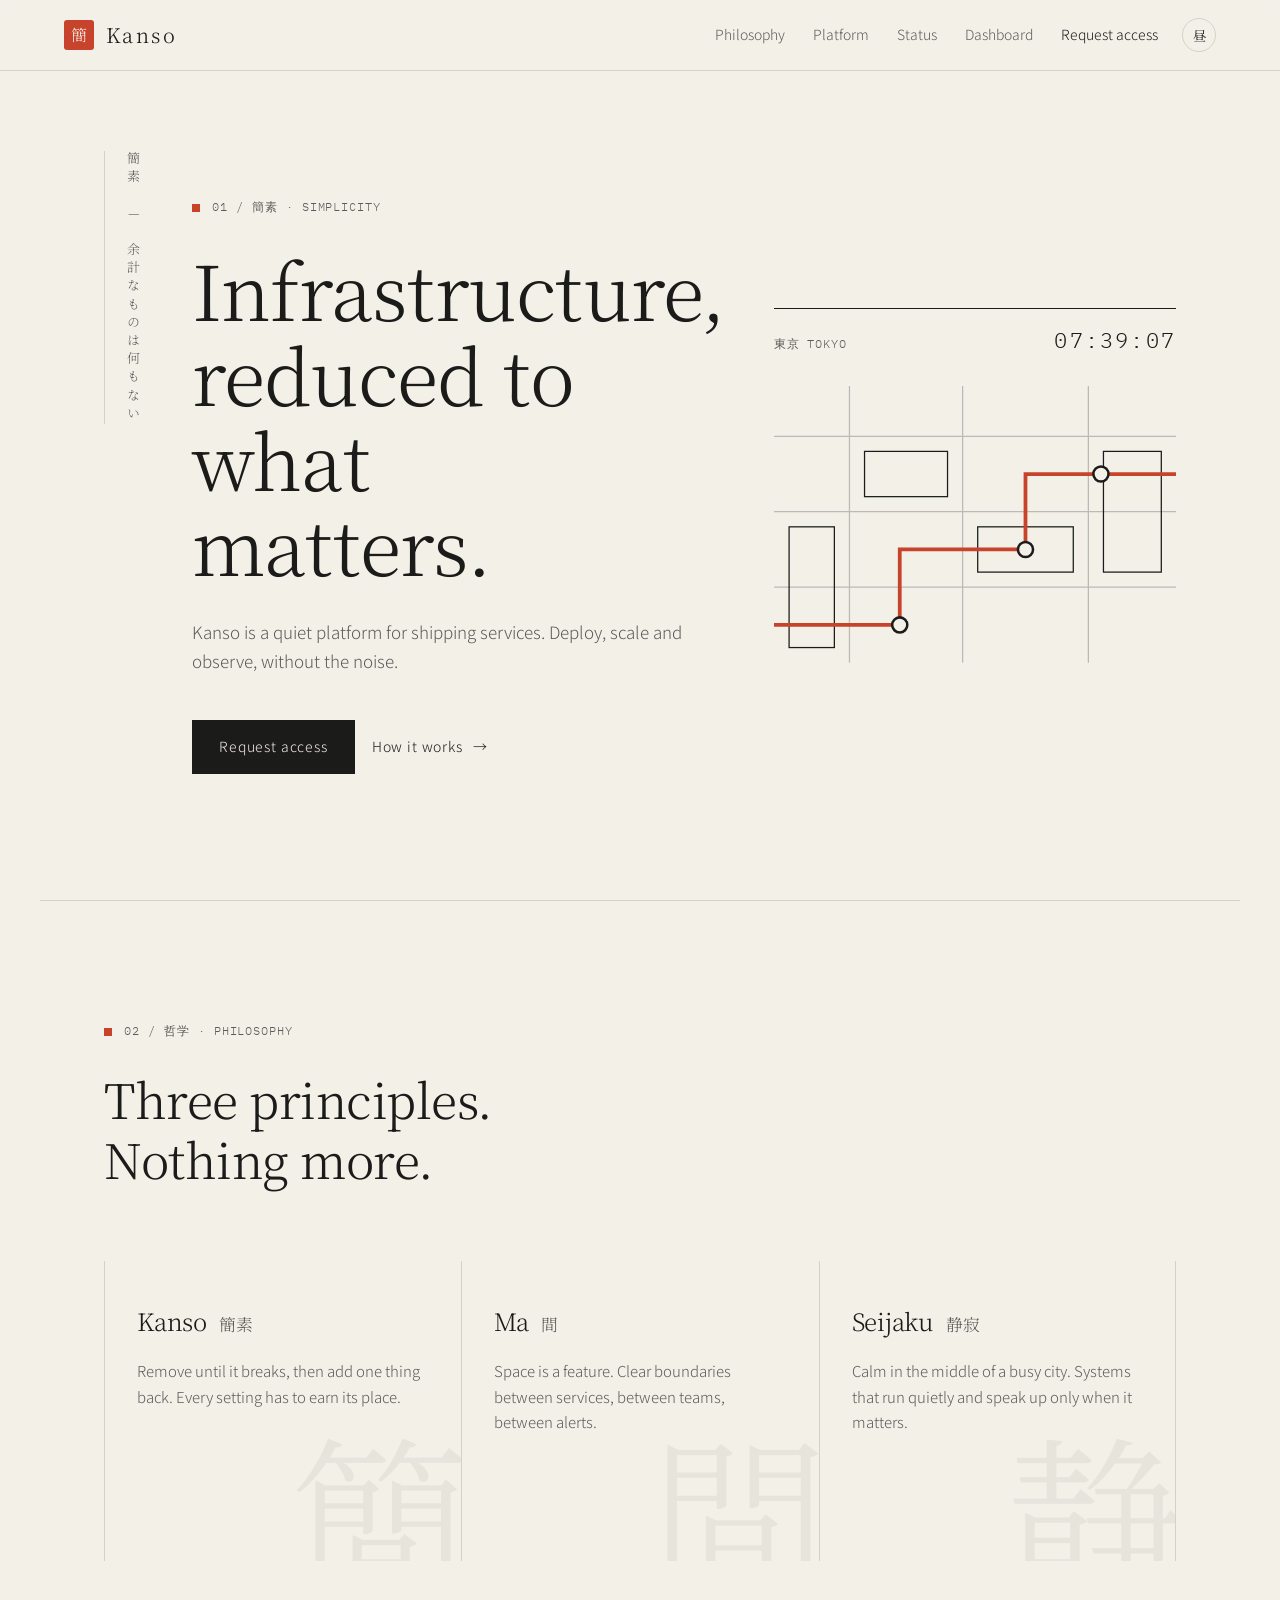
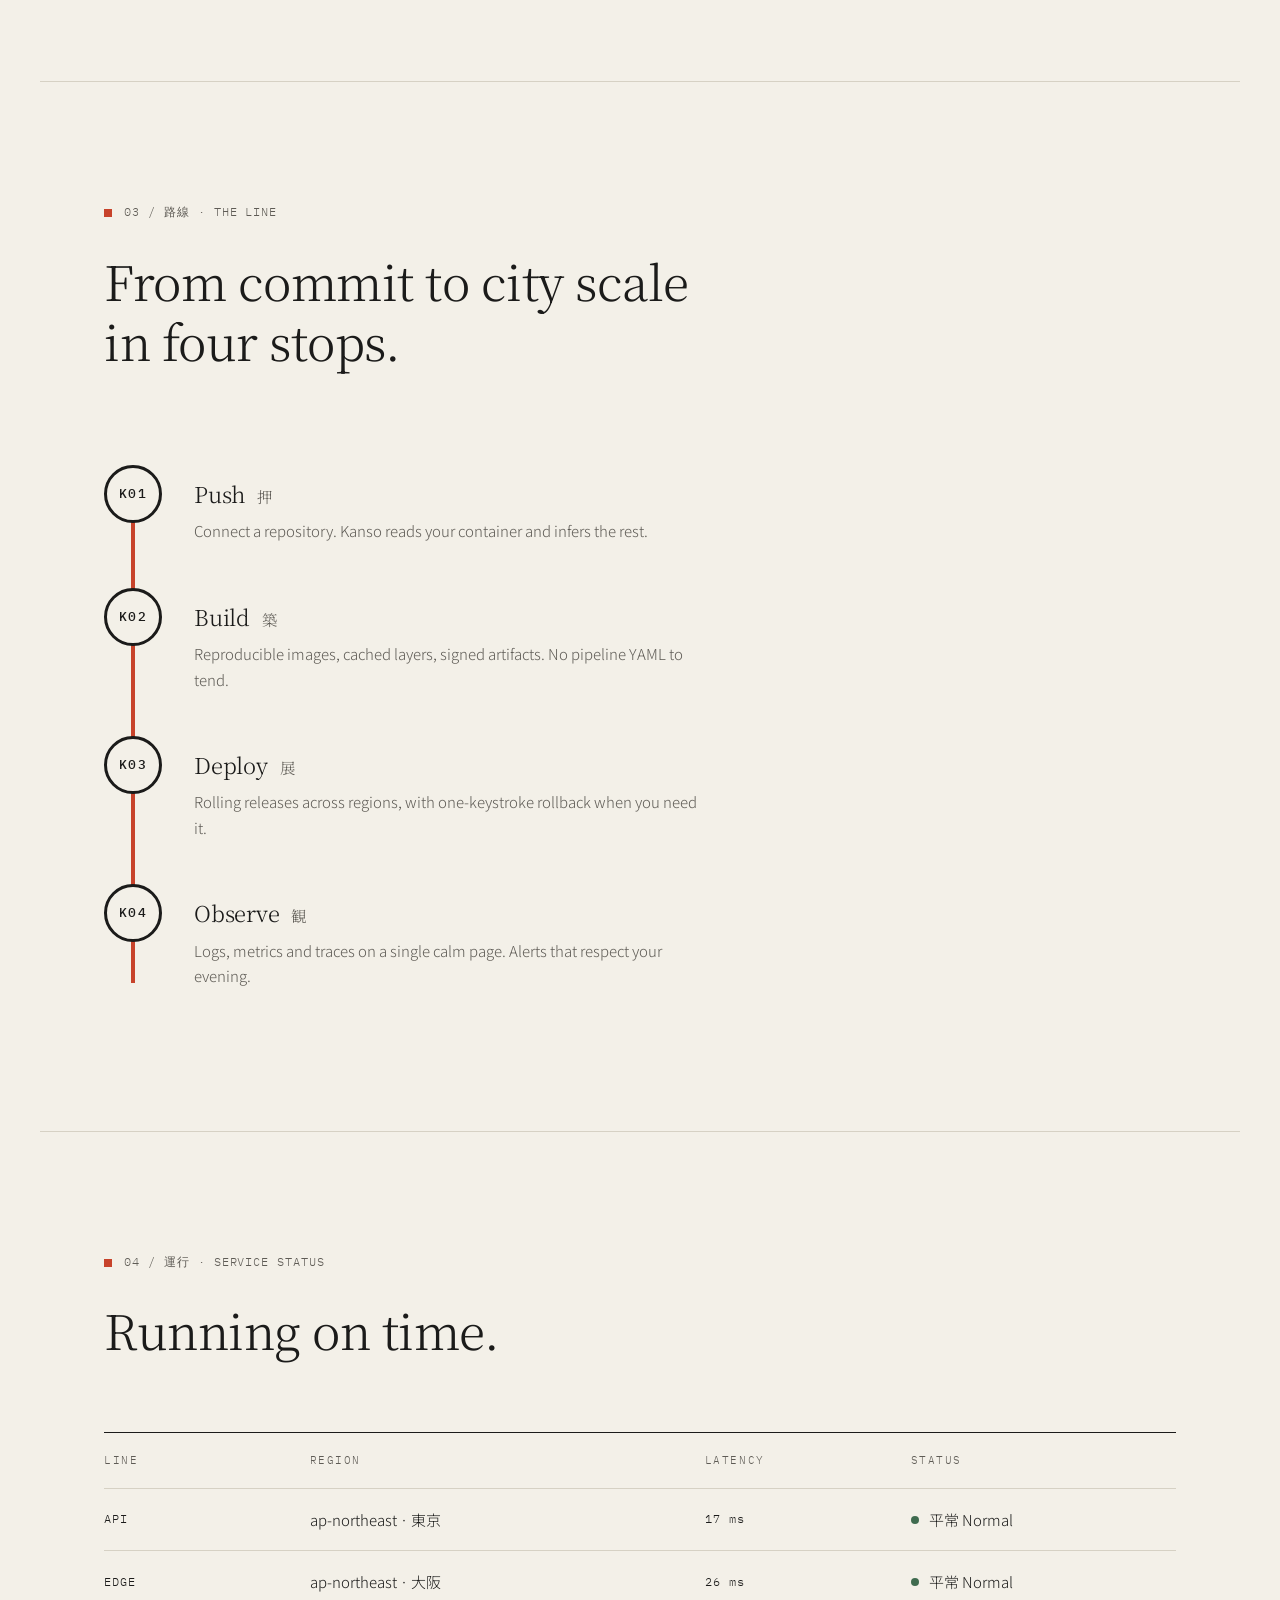
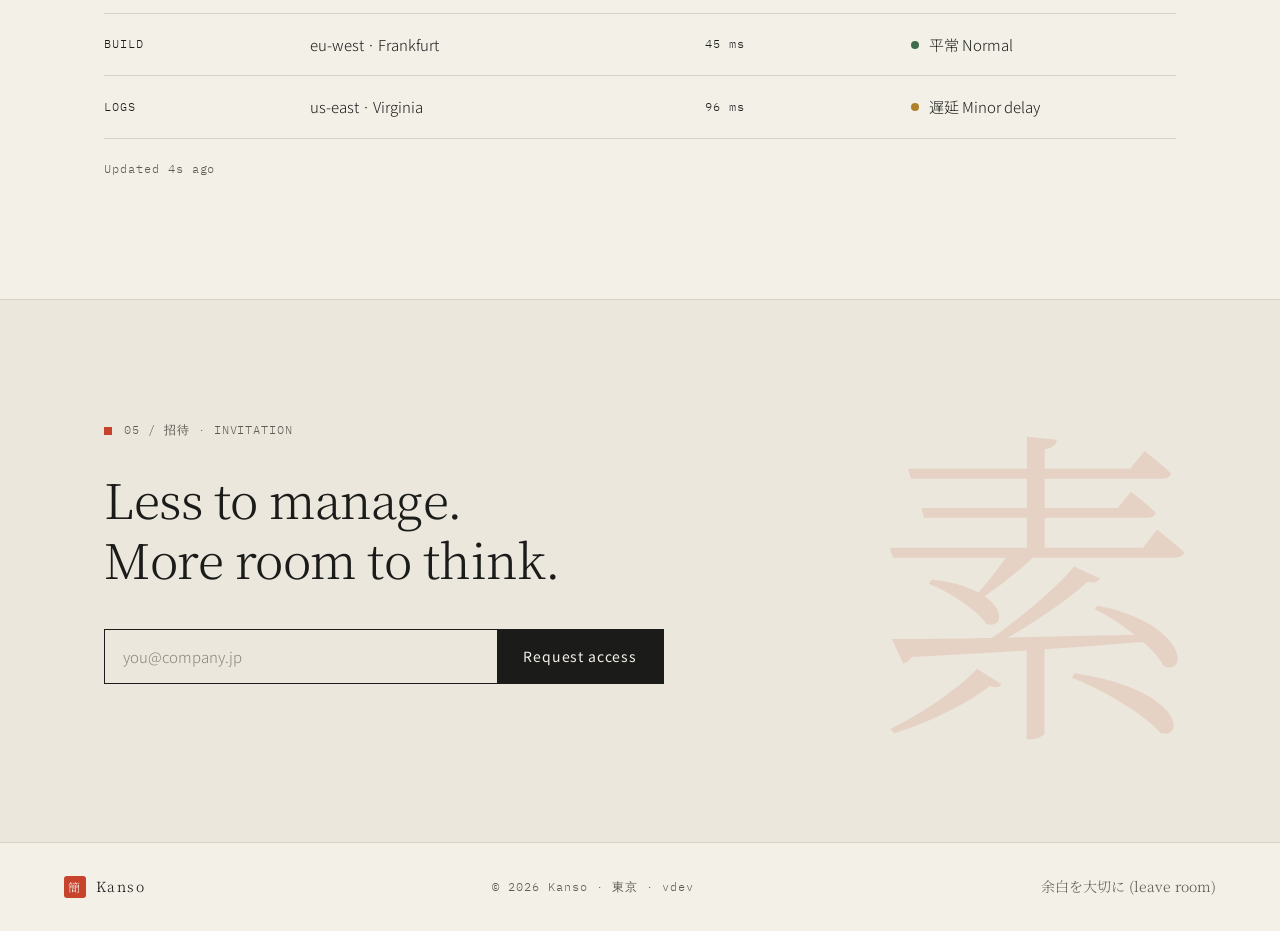
==== index.html @ 7495c72b "init" ====
<!doctype html>
<html lang="en">
<head>
  <meta charset="utf-8">
  <meta name="viewport" content="width=device-width, initial-scale=1">
  <title>Kanso — Infrastructure, reduced</title>
  <meta name="description" content="Kanso is a quiet platform for shipping services. Nothing extra, nothing missing.">
  <link rel="preconnect" href="https://fonts.googleapis.com">
  <link rel="preconnect" href="https://fonts.gstatic.com" crossorigin>
  <link href="https://fonts.googleapis.com/css2?family=Noto+Serif+JP:wght@300;500&family=Noto+Sans+JP:wght@300;400;500&family=IBM+Plex+Mono:wght@400&display=swap" rel="stylesheet">
  <link rel="stylesheet" href="styles.css">
</head>
<body>
  <header class="nav">
    <a class="brand" href="#top" aria-label="Kanso home">
      <span class="hanko" aria-hidden="true">簡</span>
      <span class="brand-name">Kanso</span>
    </a>
    <nav aria-label="Primary">
      <ul class="nav-links">
        <li><a href="#philosophy">Philosophy</a></li>
        <li><a href="#platform">Platform</a></li>
        <li><a href="#status">Status</a></li>
        <li><a href="/dashboard">Dashboard</a></li>
        <li><a href="#join" class="nav-cta">Request access</a></li>
      </ul>
    </nav>
    <button class="theme-toggle" type="button" aria-label="Toggle night mode">
      <span class="theme-day">昼</span><span class="theme-night">夜</span>
    </button>
  </header>

  <main id="top">
    <!-- Hero -->
    <section class="hero">
      <p class="vertical hero-vertical" aria-hidden="true">簡素 — 余計なものは何もない</p>
      <div class="hero-body">
        <p class="eyebrow mono">01 / 簡素 · simplicity</p>
        <h1>Infrastructure,<br>reduced to what<br>matters.</h1>
        <p class="lede">Kanso is a quiet platform for shipping services. Deploy, scale and observe, without the noise.</p>
        <div class="hero-actions">
          <a href="#join" class="btn btn-primary">Request access</a>
          <a href="#platform" class="btn btn-ghost">How it works <span aria-hidden="true">→</span></a>
        </div>
      </div>
      <aside class="hero-meta" aria-label="Tokyo time">
        <div class="clock">
          <span class="mono clock-label">東京 TOKYO</span>
          <span class="clock-time mono" id="clock">--:--:--</span>
        </div>
        <svg class="city" viewBox="0 0 320 220" role="img" aria-label="Line drawing of a city block grid">
          <g fill="none" stroke="currentColor" stroke-width="1">
            <path d="M0 40H320M0 100H320M0 160H320M60 0V220M150 0V220M250 0V220" opacity=".25"/>
            <rect x="72" y="52" width="66" height="36"/>
            <rect x="162" y="112" width="76" height="36"/>
            <rect x="262" y="52" width="46" height="96"/>
            <rect x="12" y="112" width="36" height="96"/>
          </g>
          <path class="line-route" d="M0 190H100V130H200V70H320" fill="none" stroke-width="3"/>
          <g class="stations">
            <circle cx="100" cy="190" r="6"/>
            <circle cx="200" cy="130" r="6"/>
            <circle cx="260" cy="70" r="6"/>
          </g>
        </svg>
      </aside>
    </section>

    <!-- Philosophy -->
    <section id="philosophy" class="section">
      <header class="section-head">
        <p class="eyebrow mono">02 / 哲学 · philosophy</p>
        <h2>Three principles.<br>Nothing more.</h2>
      </header>
      <ol class="principles">
        <li class="principle">
          <span class="kanji" aria-hidden="true">簡</span>
          <h3>Kanso <span class="jp">簡素</span></h3>
          <p>Remove until it breaks, then add one thing back. Every setting has to earn its place.</p>
        </li>
        <li class="principle">
          <span class="kanji" aria-hidden="true">間</span>
          <h3>Ma <span class="jp">間</span></h3>
          <p>Space is a feature. Clear boundaries between services, between teams, between alerts.</p>
        </li>
        <li class="principle">
          <span class="kanji" aria-hidden="true">静</span>
          <h3>Seijaku <span class="jp">静寂</span></h3>
          <p>Calm in the middle of a busy city. Systems that run quietly and speak up only when it matters.</p>
        </li>
      </ol>
    </section>

    <!-- Platform: styled like a train line -->
    <section id="platform" class="section">
      <header class="section-head">
        <p class="eyebrow mono">03 / 路線 · the line</p>
        <h2>From commit to city scale<br>in four stops.</h2>
      </header>
      <ol class="route">
        <li class="stop">
          <span class="stop-code mono">K01</span>
          <div>
            <h3>Push <span class="jp">押</span></h3>
            <p>Connect a repository. Kanso reads your container and infers the rest.</p>
          </div>
        </li>
        <li class="stop">
          <span class="stop-code mono">K02</span>
          <div>
            <h3>Build <span class="jp">築</span></h3>
            <p>Reproducible images, cached layers, signed artifacts. No pipeline YAML to tend.</p>
          </div>
        </li>
        <li class="stop">
          <span class="stop-code mono">K03</span>
          <div>
            <h3>Deploy <span class="jp">展</span></h3>
            <p>Rolling releases across regions, with one-keystroke rollback when you need it.</p>
          </div>
        </li>
        <li class="stop">
          <span class="stop-code mono">K04</span>
          <div>
            <h3>Observe <span class="jp">観</span></h3>
            <p>Logs, metrics and traces on a single calm page. Alerts that respect your evening.</p>
          </div>
        </li>
      </ol>
    </section>

    <!-- Status board -->
    <section id="status" class="section">
      <header class="section-head">
        <p class="eyebrow mono">04 / 運行 · service status</p>
        <h2>Running on time.</h2>
      </header>
      <div class="board" role="table" aria-label="Service status">
        <div class="board-row board-head" role="row">
          <span role="columnheader">Line</span>
          <span role="columnheader">Region</span>
          <span role="columnheader">Latency</span>
          <span role="columnheader">Status</span>
        </div>
        <div class="board-row" role="row">
          <span role="cell" class="mono">API</span>
          <span role="cell">ap-northeast · 東京</span>
          <span role="cell" class="mono" data-latency="18">18 ms</span>
          <span role="cell" class="status ok">平常 Normal</span>
        </div>
        <div class="board-row" role="row">
          <span role="cell" class="mono">EDGE</span>
          <span role="cell">ap-northeast · 大阪</span>
          <span role="cell" class="mono" data-latency="24">24 ms</span>
          <span role="cell" class="status ok">平常 Normal</span>
        </div>
        <div class="board-row" role="row">
          <span role="cell" class="mono">BUILD</span>
          <span role="cell">eu-west · Frankfurt</span>
          <span role="cell" class="mono" data-latency="41">41 ms</span>
          <span role="cell" class="status ok">平常 Normal</span>
        </div>
        <div class="board-row" role="row">
          <span role="cell" class="mono">LOGS</span>
          <span role="cell">us-east · Virginia</span>
          <span role="cell" class="mono" data-latency="96">96 ms</span>
          <span role="cell" class="status warn">遅延 Minor delay</span>
        </div>
      </div>
      <p class="board-note mono">Updated <span id="board-updated">just now</span></p>
    </section>

    <!-- Join -->
    <section id="join" class="section join">
      <div class="join-inner">
        <p class="eyebrow mono">05 / 招待 · invitation</p>
        <h2>Less to manage.<br>More room to think.</h2>
        <form class="join-form" novalidate>
          <label for="email" class="visually-hidden">Email address</label>
          <input id="email" name="email" type="email" placeholder="you@company.jp" autocomplete="email" required>
          <button type="submit" class="btn btn-primary">Request access</button>
        </form>
        <p class="form-msg" role="status" aria-live="polite"></p>
      </div>
      <span class="join-mark" aria-hidden="true">素</span>
    </section>
  </main>

  <footer class="footer">
    <div class="footer-brand">
      <span class="hanko small" aria-hidden="true">簡</span>
      <span>Kanso</span>
    </div>
    <p class="mono">© 2026 Kanso · 東京 · v<span id="version">…</span></p>
    <p class="footer-quote">余白を大切に (leave room)</p>
  </footer>

  <script src="main.js"></script>
</body>
</html>
---- styles.css ----
/* Kanso: urban Japanese minimalism
   Washi paper, sumi ink, one vermilion accent. */

:root {
  --paper: #f3f0e8;
  --paper-2: #ebe7dc;
  --ink: #1b1b1a;
  --ink-soft: #5e5b55;
  --line: #d6d1c4;
  --shu: #c7432b;        /* vermilion, used sparingly */
  --ok: #3f6b4f;
  --warn: #b0802a;

  --serif: "Noto Serif JP", "Hiragino Mincho ProN", Georgia, serif;
  --sans: "Noto Sans JP", "Hiragino Sans", system-ui, sans-serif;
  --mono: "IBM Plex Mono", ui-monospace, monospace;

  --gutter: clamp(16px, 5vw, 72px);
  --max: 1200px;
  color-scheme: light;
}

:root[data-theme="dark"] {
  --paper: #121212;
  --paper-2: #1a1a19;
  --ink: #ece8df;
  --ink-soft: #9c978d;
  --line: #2c2b28;
  --shu: #e0583e;
  --ok: #6fae86;
  --warn: #d6a54a;
  color-scheme: dark;
}

@media (prefers-color-scheme: dark) {
  :root:not([data-theme="light"]) {
    --paper: #121212;
    --paper-2: #1a1a19;
    --ink: #ece8df;
    --ink-soft: #9c978d;
    --line: #2c2b28;
    --shu: #e0583e;
    --ok: #6fae86;
    --warn: #d6a54a;
    color-scheme: dark;
  }
}

*, *::before, *::after { box-sizing: border-box; }

html { scroll-behavior: smooth; }

body {
  margin: 0;
  background: var(--paper);
  color: var(--ink);
  font-family: var(--sans);
  font-weight: 300;
  font-size: 17px;
  line-height: 1.7;
  -webkit-font-smoothing: antialiased;
  transition: background .4s ease, color .4s ease;
}

h1, h2, h3 {
  font-family: var(--serif);
  font-weight: 300;
  letter-spacing: -0.01em;
  margin: 0;
}

a { color: inherit; text-decoration: none; }
p { margin: 0; }
ol, ul { list-style: none; margin: 0; padding: 0; }

.mono { font-family: var(--mono); font-size: 12px; letter-spacing: .08em; }
.jp { font-family: var(--serif); font-size: .7em; color: var(--ink-soft); margin-left: .4em; }
.vertical { writing-mode: vertical-rl; text-orientation: upright; }

.visually-hidden {
  position: absolute; width: 1px; height: 1px; overflow: hidden;
  clip: rect(0 0 0 0); white-space: nowrap;
}

:focus-visible { outline: 1px solid var(--shu); outline-offset: 4px; }

/* ---------- Nav ---------- */
.nav {
  position: sticky; top: 0; z-index: 10;
  display: flex; align-items: center; gap: 24px;
  padding: 18px var(--gutter);
  background: color-mix(in srgb, var(--paper) 88%, transparent);
  backdrop-filter: blur(8px);
  border-bottom: 1px solid var(--line);
}

.brand { display: flex; align-items: center; gap: 12px; margin-right: auto; }
.brand-name { font-family: var(--serif); font-size: 20px; letter-spacing: .12em; }

.hanko {
  display: grid; place-items: center;
  width: 30px; height: 30px;
  background: var(--shu); color: var(--paper);
  font-family: var(--serif); font-size: 16px; line-height: 1;
  border-radius: 3px;
}
.hanko.small { width: 22px; height: 22px; font-size: 12px; }

.nav-links { display: flex; gap: 28px; font-size: 14px; }
.nav-links a { position: relative; color: var(--ink-soft); transition: color .2s; }
.nav-links a:hover { color: var(--ink); }
.nav-links a::after {
  content: ""; position: absolute; left: 0; bottom: -4px;
  width: 0; height: 1px; background: var(--shu); transition: width .3s ease;
}
.nav-links a:hover::after { width: 100%; }
.nav-cta { color: var(--ink) !important; }

.theme-toggle {
  border: 1px solid var(--line); background: none; color: var(--ink);
  width: 34px; height: 34px; border-radius: 50%;
  font-family: var(--serif); cursor: pointer;
}
.theme-night { display: none; }
:root[data-theme="dark"] .theme-day { display: none; }
:root[data-theme="dark"] .theme-night { display: inline; }

/* ---------- Buttons ---------- */
.btn {
  display: inline-flex; align-items: center; gap: 10px;
  padding: 14px 26px; font-size: 14px; letter-spacing: .06em;
  border: 1px solid var(--ink); border-radius: 0;
  font-family: var(--sans); cursor: pointer;
  transition: background .25s, color .25s, border-color .25s;
}
.btn-primary { background: var(--ink); color: var(--paper); }
.btn-primary:hover { background: var(--shu); border-color: var(--shu); }
.btn-ghost { background: transparent; color: var(--ink); border-color: transparent; padding-left: 0; }
.btn-ghost:hover { color: var(--shu); }

/* ---------- Hero ---------- */
.hero {
  position: relative;
  max-width: var(--max); margin: 0 auto;
  min-height: calc(100vh - 71px);
  display: grid; grid-template-columns: 40px 1.3fr 1fr; gap: 48px;
  align-items: center;
  padding: 80px var(--gutter);
}

.hero-vertical {
  align-self: start;
  font-family: var(--serif); font-size: 13px; letter-spacing: .4em;
  color: var(--ink-soft);
  border-left: 1px solid var(--line); padding-left: 12px;
}

.eyebrow { color: var(--ink-soft); text-transform: uppercase; margin-bottom: 28px; }
.eyebrow::before {
  content: ""; display: inline-block; width: 8px; height: 8px;
  background: var(--shu); margin-right: 12px; vertical-align: middle;
}

.hero h1 { font-size: clamp(40px, 6vw, 76px); line-height: 1.12; }
.lede { max-width: 30em; margin-top: 32px; color: var(--ink-soft); }
.hero-actions { display: flex; flex-wrap: wrap; gap: 16px; margin-top: 44px; }

.hero-meta { display: flex; flex-direction: column; gap: 28px; }
.clock {
  display: flex; justify-content: space-between; align-items: baseline;
  border-top: 1px solid var(--ink); padding-top: 12px;
}
.clock-label { color: var(--ink-soft); }
.clock-time { font-size: 22px; letter-spacing: .1em; }

.city { width: 100%; height: auto; color: var(--ink); }
.line-route {
  stroke: var(--shu);
  stroke-dasharray: 520; stroke-dashoffset: 520;
  animation: draw 2.4s .4s ease forwards;
}
.stations circle { fill: var(--paper); stroke: var(--ink); stroke-width: 2; }
@keyframes draw { to { stroke-dashoffset: 0; } }

/* ---------- Sections ---------- */
.section {
  max-width: var(--max); margin: 0 auto;
  padding: 120px var(--gutter);
  border-top: 1px solid var(--line);
}
.section-head { margin-bottom: 72px; }
.section h2 { font-size: clamp(30px, 4vw, 48px); line-height: 1.25; }

/* Principles */
.principles { display: grid; grid-template-columns: repeat(3, 1fr); }
.principle {
  position: relative; overflow: hidden;
  padding: 40px 32px 48px;
  border-left: 1px solid var(--line);
  min-height: 300px;
}
.principle:last-child { border-right: 1px solid var(--line); }
.principle h3 { font-size: 24px; margin-bottom: 16px; }
.principle p { color: var(--ink-soft); font-size: 15px; max-width: 22em; }
.kanji {
  position: absolute; right: -10px; bottom: -40px;
  font-family: var(--serif); font-size: 180px; line-height: 1;
  color: var(--ink); opacity: .05;
  transition: opacity .5s ease, transform .6s ease;
}
.principle:hover .kanji { opacity: .1; transform: translateY(-8px); }

/* Route */
.route { position: relative; display: grid; gap: 0; }
.route::before {
  content: ""; position: absolute; left: 27px; top: 28px; bottom: 28px;
  width: 4px; background: var(--shu);
}
.stop {
  position: relative;
  display: grid; grid-template-columns: 58px 1fr; gap: 32px;
  align-items: start; padding: 22px 0;
}
.stop-code {
  position: relative; z-index: 1;
  display: grid; place-items: center;
  width: 58px; height: 58px; border-radius: 50%;
  background: var(--paper); border: 3px solid var(--ink);
  font-size: 13px; font-weight: 500;
  transition: border-color .3s;
}
.stop:hover .stop-code { border-color: var(--shu); }
.stop h3 { font-size: 22px; margin: 10px 0 6px; }
.stop p { color: var(--ink-soft); font-size: 15px; max-width: 34em; }

/* Status board */
.board { border-top: 1px solid var(--ink); }
.board-row {
  display: grid; grid-template-columns: 1fr 2fr 1fr 1.4fr; gap: 16px;
  padding: 18px 0; border-bottom: 1px solid var(--line);
  font-size: 15px; align-items: center;
}
.board-head {
  font-family: var(--mono); font-size: 11px; letter-spacing: .14em;
  text-transform: uppercase; color: var(--ink-soft);
}
.status { display: inline-flex; align-items: center; gap: 10px; }
.status::before { content: ""; width: 8px; height: 8px; border-radius: 50%; }
.status.ok::before { background: var(--ok); }
.status.warn::before { background: var(--warn); animation: blink 2s infinite; }
@keyframes blink { 50% { opacity: .3; } }
.board-note { margin-top: 20px; color: var(--ink-soft); }

/* Join */
.join {
  position: relative; overflow: hidden;
  background: var(--paper-2);
  max-width: none;
  padding-left: max(var(--gutter), calc((100vw - var(--max)) / 2 + var(--gutter)));
}
.join-inner { position: relative; z-index: 1; max-width: 560px; }
.join h2 { margin-bottom: 40px; }
.join-form { display: flex; gap: 0; border: 1px solid var(--ink); }
.join-form input {
  flex: 1; min-width: 0;
  padding: 14px 18px; border: 0; background: transparent;
  font: inherit; font-size: 15px; color: var(--ink);
}
.join-form input::placeholder { color: var(--ink-soft); opacity: .7; }
.join-form input:focus { outline: none; }
.join-form:focus-within { border-color: var(--shu); }
.join-form .btn { border: 0; }
.form-msg { min-height: 1.7em; margin-top: 14px; font-size: 14px; color: var(--ink-soft); }
.form-msg.error { color: var(--shu); }
.join-mark {
  position: absolute; right: 6vw; top: 50%; transform: translateY(-50%);
  font-family: var(--serif); font-size: clamp(160px, 26vw, 360px); line-height: 1;
  color: var(--shu); opacity: .12;
}

/* Dashboard page: the cube sits in a 3x3 grid with a turn button on each side */
.dashboard { padding-top: 56px; padding-bottom: 64px; border-top: 0; }
.dashboard h1 { font-size: clamp(30px, 4vw, 44px); line-height: 1.15; }
.dashboard .section-head { margin-bottom: 24px; }
.cube-stage {
  display: grid; justify-content: center; align-items: center; gap: 8px;
  grid-template-areas: ". up ." "left scene right" ". down .";
}
.cube-btn[data-dir="up"] { grid-area: up; justify-self: center; }
.cube-btn[data-dir="down"] { grid-area: down; justify-self: center; }
.cube-btn[data-dir="left"] { grid-area: left; }
.cube-btn[data-dir="right"] { grid-area: right; }
.cube-btn {
  width: 44px; height: 44px;
  border: 1px solid var(--line); border-radius: 50%;
  background: none; color: var(--ink-soft);
  font-family: var(--mono); font-size: 16px; cursor: pointer;
  transition: color .2s, border-color .2s;
}
.cube-btn:hover { color: var(--shu); border-color: var(--shu); }
.cube-panel {
  display: flex; flex-wrap: wrap; justify-content: center; align-items: center; gap: 12px 32px;
  margin-top: 32px; padding-top: 20px; border-top: 1px solid var(--line);
  color: var(--ink-soft);
}
.cube-readout { color: var(--ink); margin-left: 8px; }
.cube-reset { padding: 8px 0; font-size: 12px; letter-spacing: .1em; text-transform: uppercase; }
.cube-scene {
  grid-area: scene;
  --size: min(200px, 38vw);
  --half: calc(var(--size) / 2);
  position: relative;
  display: grid; place-items: center;
  width: calc(var(--size) * 1.6); height: calc(var(--size) * 1.6);
  perspective: 1000px;
  cursor: pointer;
  -webkit-tap-highlight-color: transparent;
}
.cube {
  position: relative;
  width: var(--size); height: var(--size);
  transform-style: preserve-3d;
  transition: transform .6s cubic-bezier(.2, .7, .2, 1);
}
.face {
  position: absolute; inset: 0;
  border: 1px solid var(--ink);
  background: color-mix(in srgb, var(--ink) var(--shade), var(--paper));
}
/* Faces stay blank; slightly different tones make each turn readable. */
.face.front  { --shade: 0%;  transform: translateZ(var(--half)); }
.face.back   { --shade: 10%; transform: rotateY(180deg) translateZ(var(--half)); }
.face.right  { --shade: 6%;  transform: rotateY(90deg) translateZ(var(--half)); }
.face.left   { --shade: 14%; transform: rotateY(-90deg) translateZ(var(--half)); }
.face.top    { --shade: 3%;  transform: rotateX(90deg) translateZ(var(--half)); }
.face.bottom { --shade: 18%; transform: rotateX(-90deg) translateZ(var(--half)); }

/* A thin vermilion line marks the edge a click will turn towards. */
.cube-hint {
  position: absolute; background: var(--shu);
  opacity: 0; transition: opacity .2s;
}
.cube-hint[data-dir="up"], .cube-hint[data-dir="down"] { left: 35%; right: 35%; height: 2px; }
.cube-hint[data-dir="left"], .cube-hint[data-dir="right"] { top: 35%; bottom: 35%; width: 2px; }
.cube-hint[data-dir="up"] { top: 0; }
.cube-hint[data-dir="down"] { bottom: 0; }
.cube-hint[data-dir="left"] { left: 0; }
.cube-hint[data-dir="right"] { right: 0; }
.cube-scene[data-hover="up"] .cube-hint[data-dir="up"],
.cube-scene[data-hover="down"] .cube-hint[data-dir="down"],
.cube-scene[data-hover="left"] .cube-hint[data-dir="left"],
.cube-scene[data-hover="right"] .cube-hint[data-dir="right"] { opacity: 1; }
.cube-note { color: var(--ink-soft); text-align: center; margin-top: 16px; }

/* Footer */
.footer {
  display: flex; flex-wrap: wrap; align-items: center; justify-content: space-between; gap: 16px;
  padding: 32px var(--gutter);
  border-top: 1px solid var(--line);
  color: var(--ink-soft); font-size: 14px;
}
.footer-brand { display: flex; align-items: center; gap: 10px; font-family: var(--serif); color: var(--ink); letter-spacing: .1em; }
.footer-quote { font-family: var(--serif); }

/* Reveal on scroll */
.reveal { opacity: 0; transform: translateY(16px); transition: opacity .8s ease, transform .8s ease; }
.reveal.in { opacity: 1; transform: none; }

/* ---------- Responsive ---------- */
@media (max-width: 900px) {
  .hero { grid-template-columns: 1fr; min-height: auto; padding-top: 56px; gap: 56px; }
  .hero-vertical { display: none; }
  .principles { grid-template-columns: 1fr; }
  .principle { border-left: 0; border-right: 0 !important; border-top: 1px solid var(--line); min-height: 220px; padding: 32px 0; }
  .nav-links li:not(:last-child) { display: none; }
}

@media (max-width: 560px) {
  body { font-size: 16px; }
  .section { padding-top: 80px; padding-bottom: 80px; }
  .board-row { grid-template-columns: 1fr 1fr; row-gap: 4px; }
  .board-head { display: none; }
  .join-form { flex-direction: column; }
  .nav { gap: 12px; }
  .nav-links { font-size: 13px; }
}

@media (prefers-reduced-motion: reduce) {
  *, *::before, *::after { animation: none !important; transition: none !important; }
  .line-route { stroke-dashoffset: 0; }
  .reveal { opacity: 1; transform: none; }
}
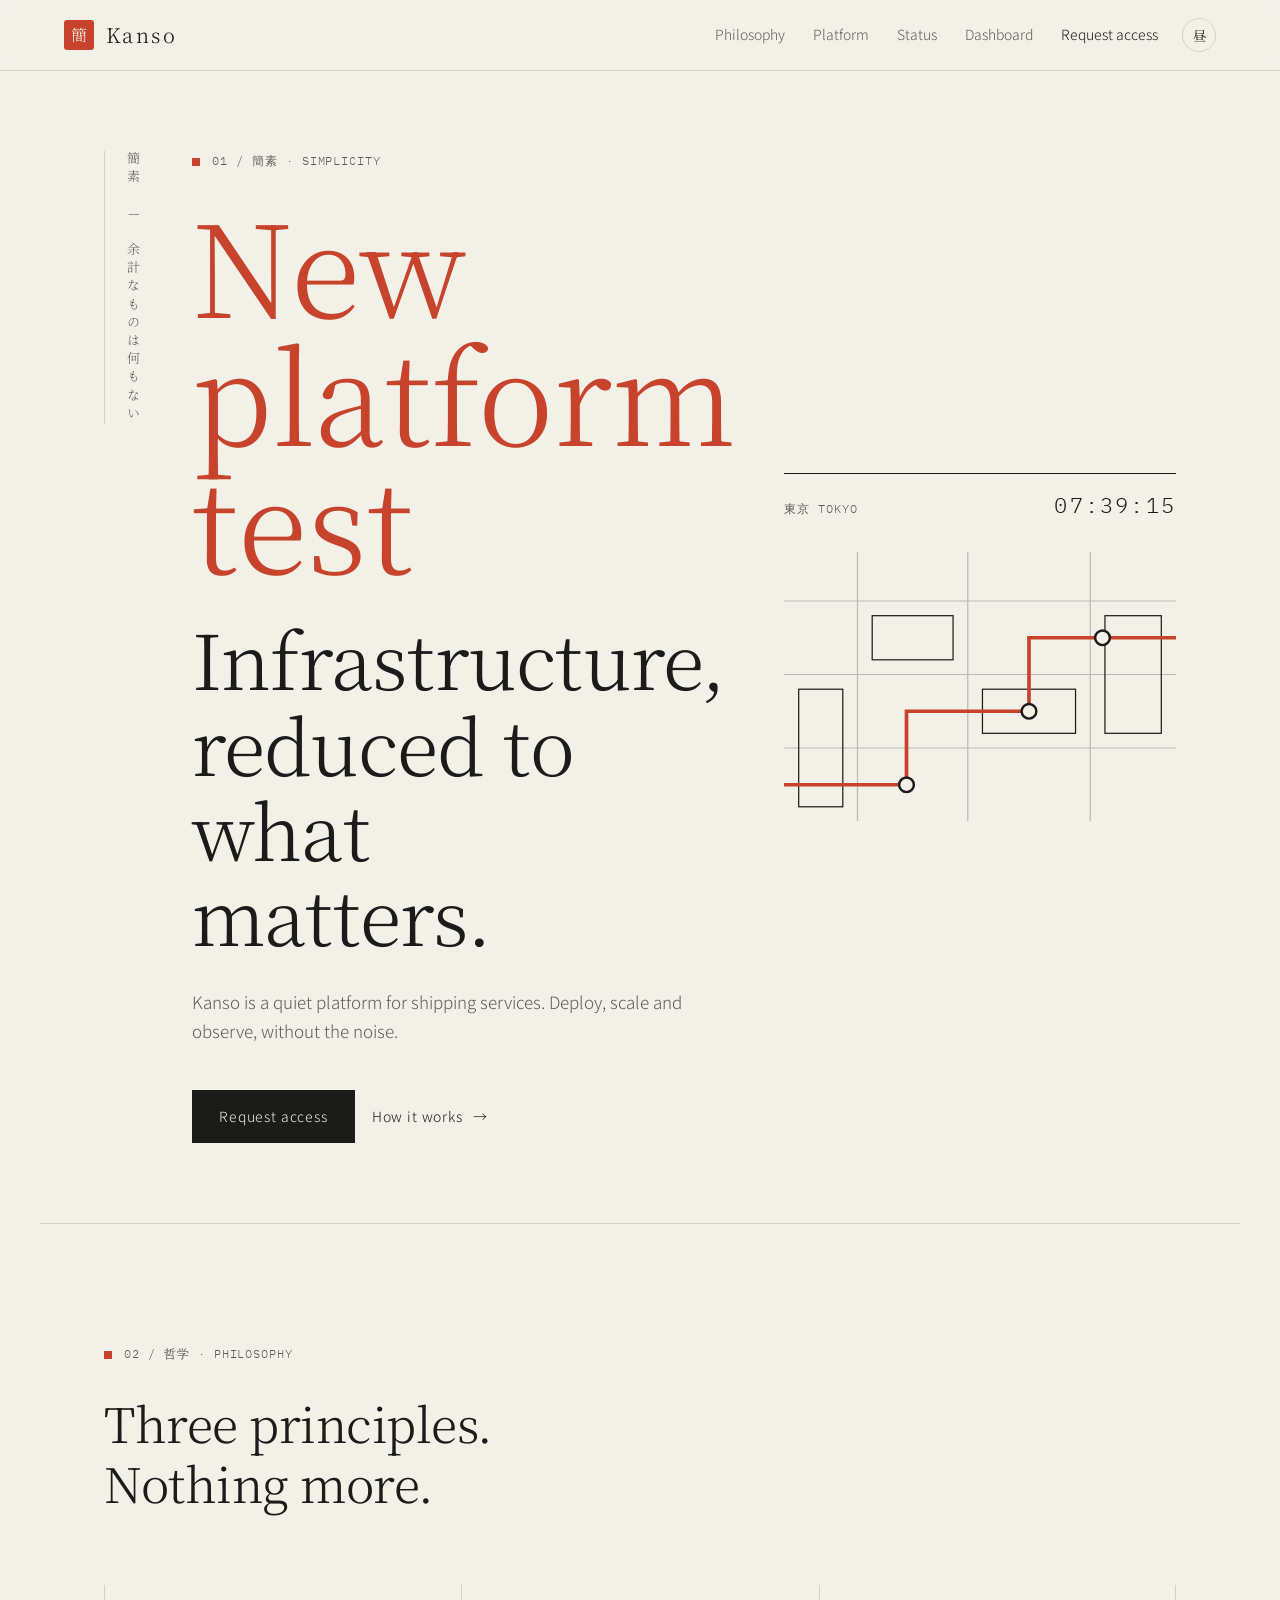
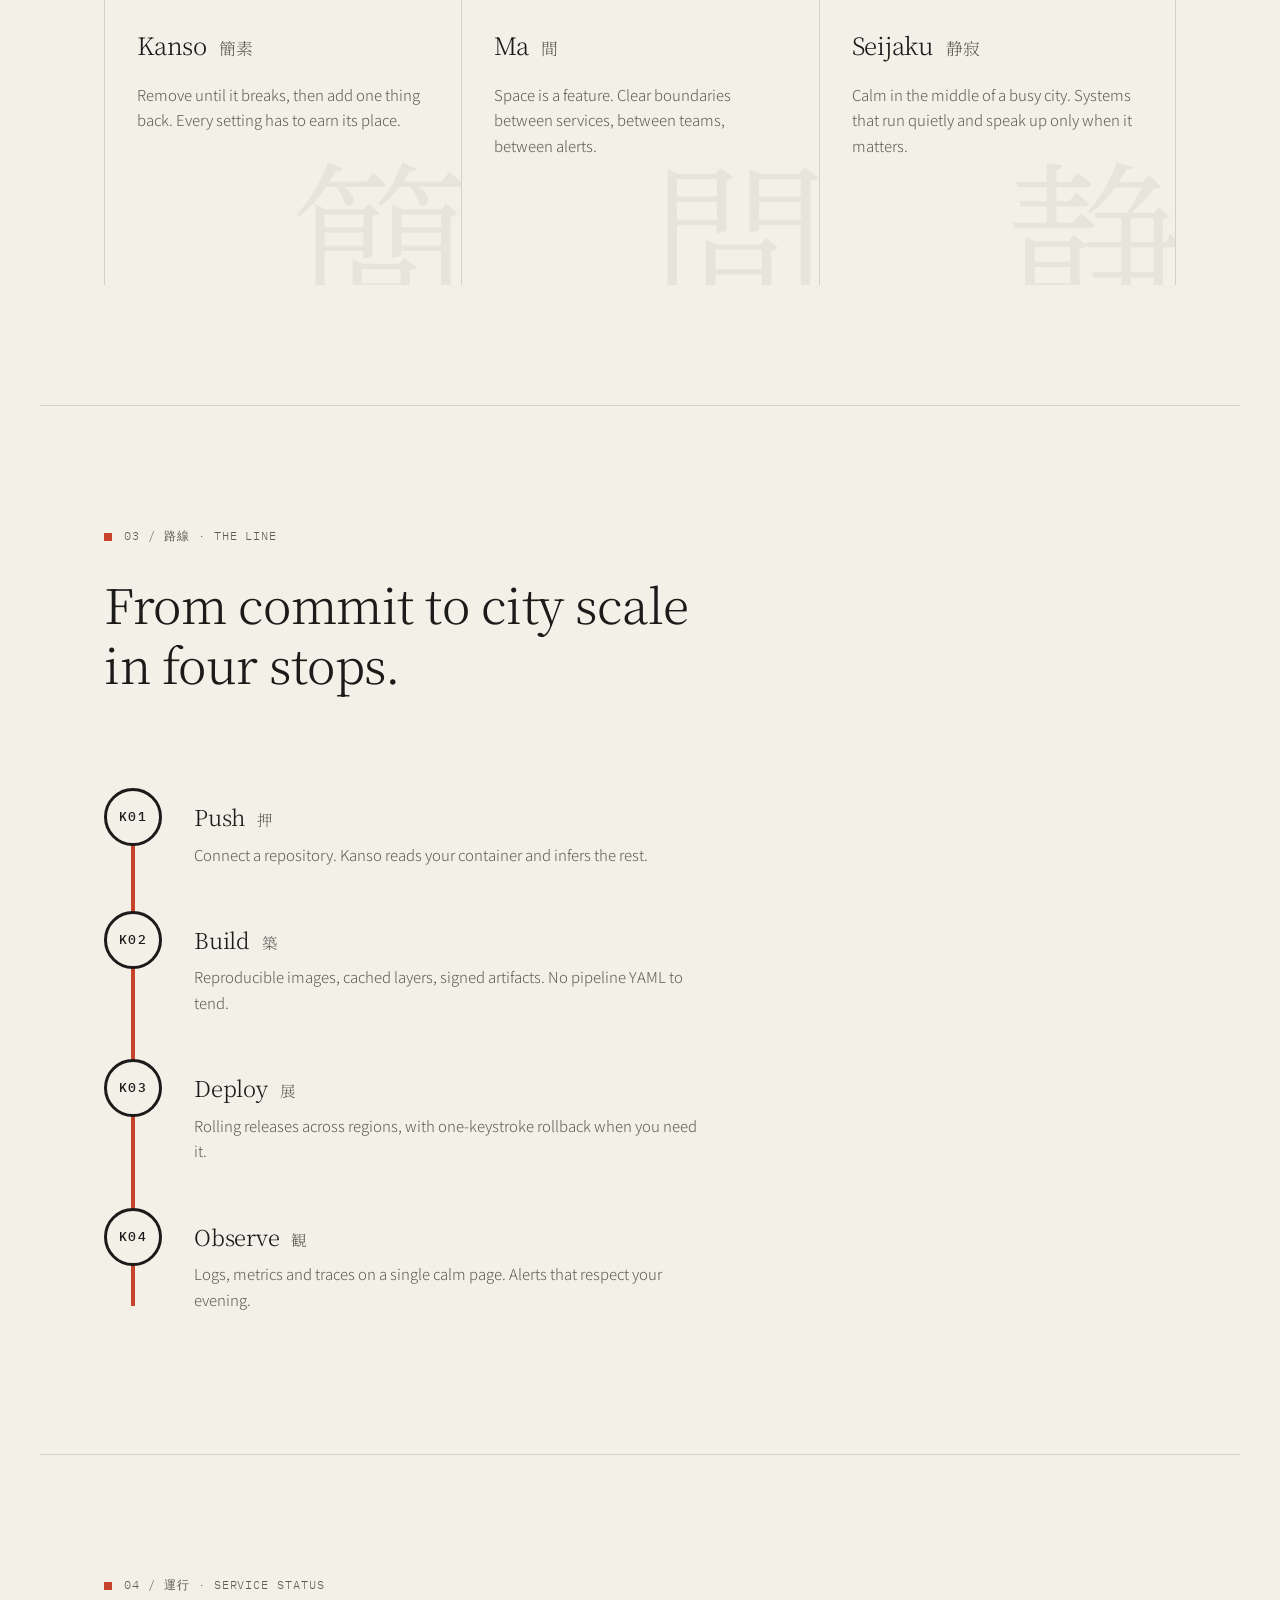
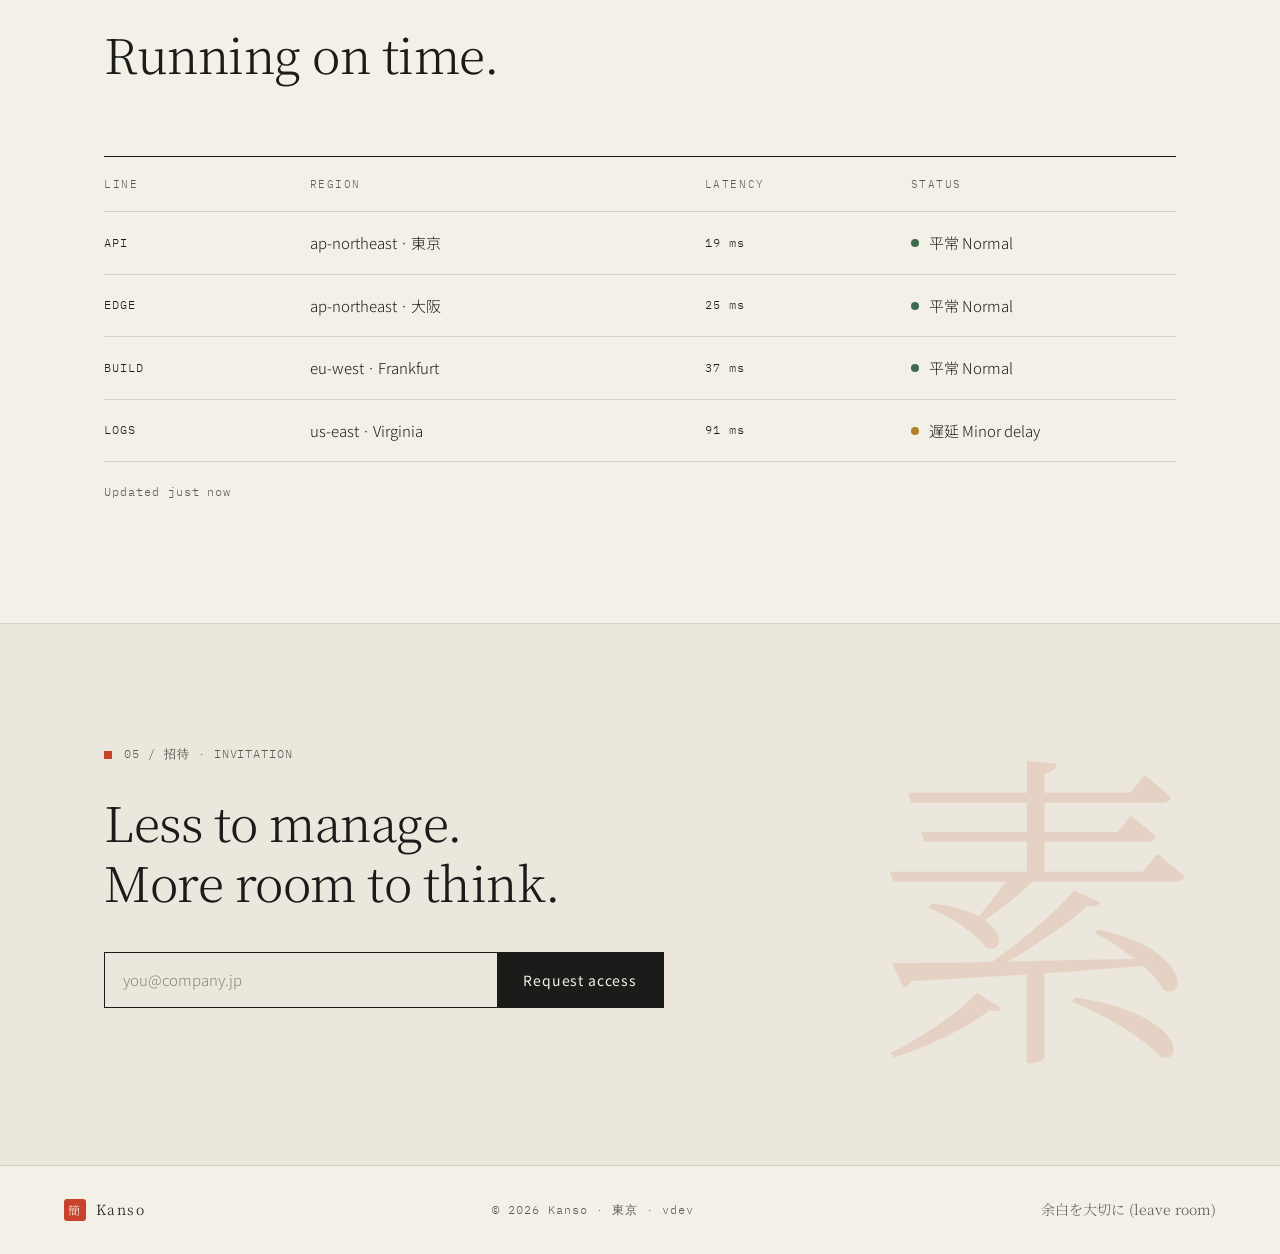
==== commit d7bfa4d9: "Add a large test banner to the home page Co-Authored-By: Claude Opus 5.5 (1M context) <noreply@anthr" ====
--- a/index.html
+++ b/index.html
@@ -36,6 +36,7 @@
       <p class="vertical hero-vertical" aria-hidden="true">簡素 — 余計なものは何もない</p>
       <div class="hero-body">
         <p class="eyebrow mono">01 / 簡素 · simplicity</p>
+        <p class="test-banner">New platform test</p>
         <h1>Infrastructure,<br>reduced to what<br>matters.</h1>
         <p class="lede">Kanso is a quiet platform for shipping services. Deploy, scale and observe, without the noise.</p>
         <div class="hero-actions">
--- a/styles.css
+++ b/styles.css
@@ -161,6 +161,7 @@
   background: var(--shu); margin-right: 12px; vertical-align: middle;
 }
 
+.test-banner { font-family: var(--serif); font-size: clamp(48px, 10vw, 128px); line-height: 1; color: var(--shu); margin-bottom: 32px; }
 .hero h1 { font-size: clamp(40px, 6vw, 76px); line-height: 1.12; }
 .lede { max-width: 30em; margin-top: 32px; color: var(--ink-soft); }
 .hero-actions { display: flex; flex-wrap: wrap; gap: 16px; margin-top: 44px; }
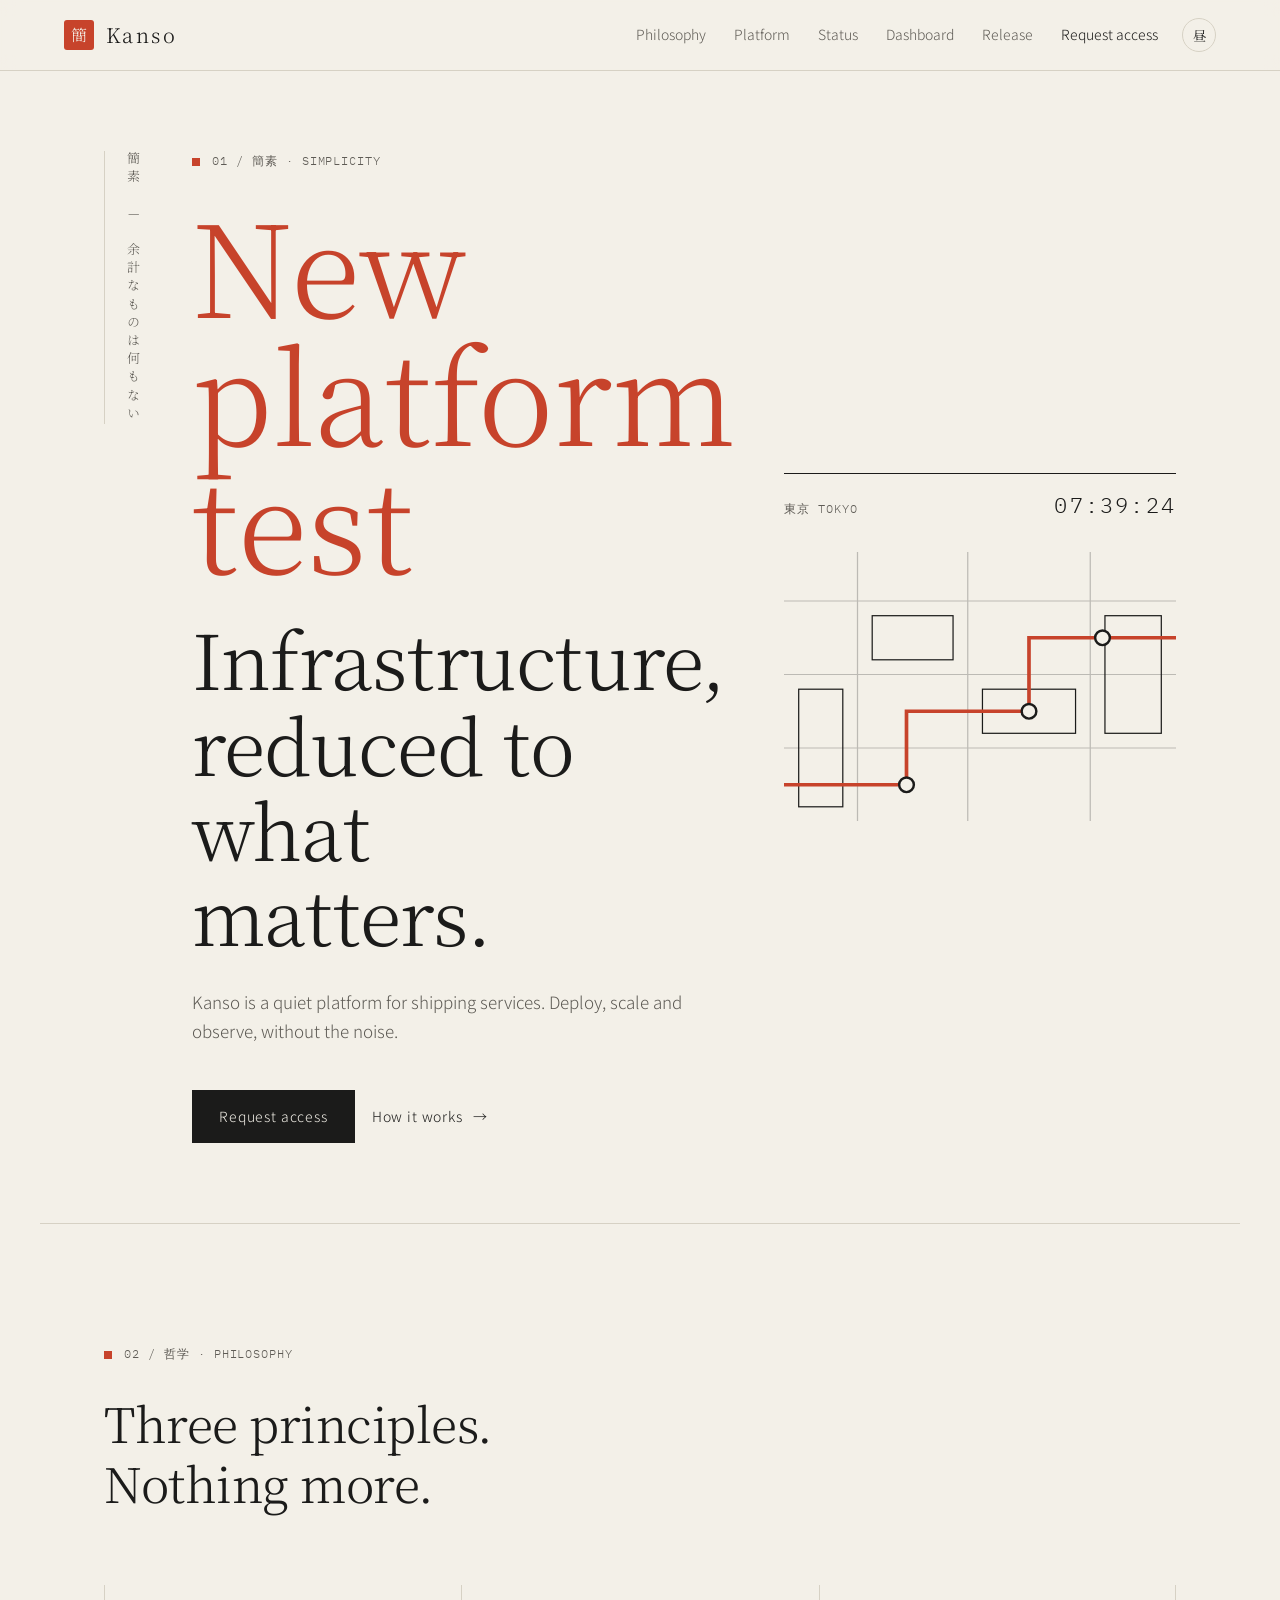
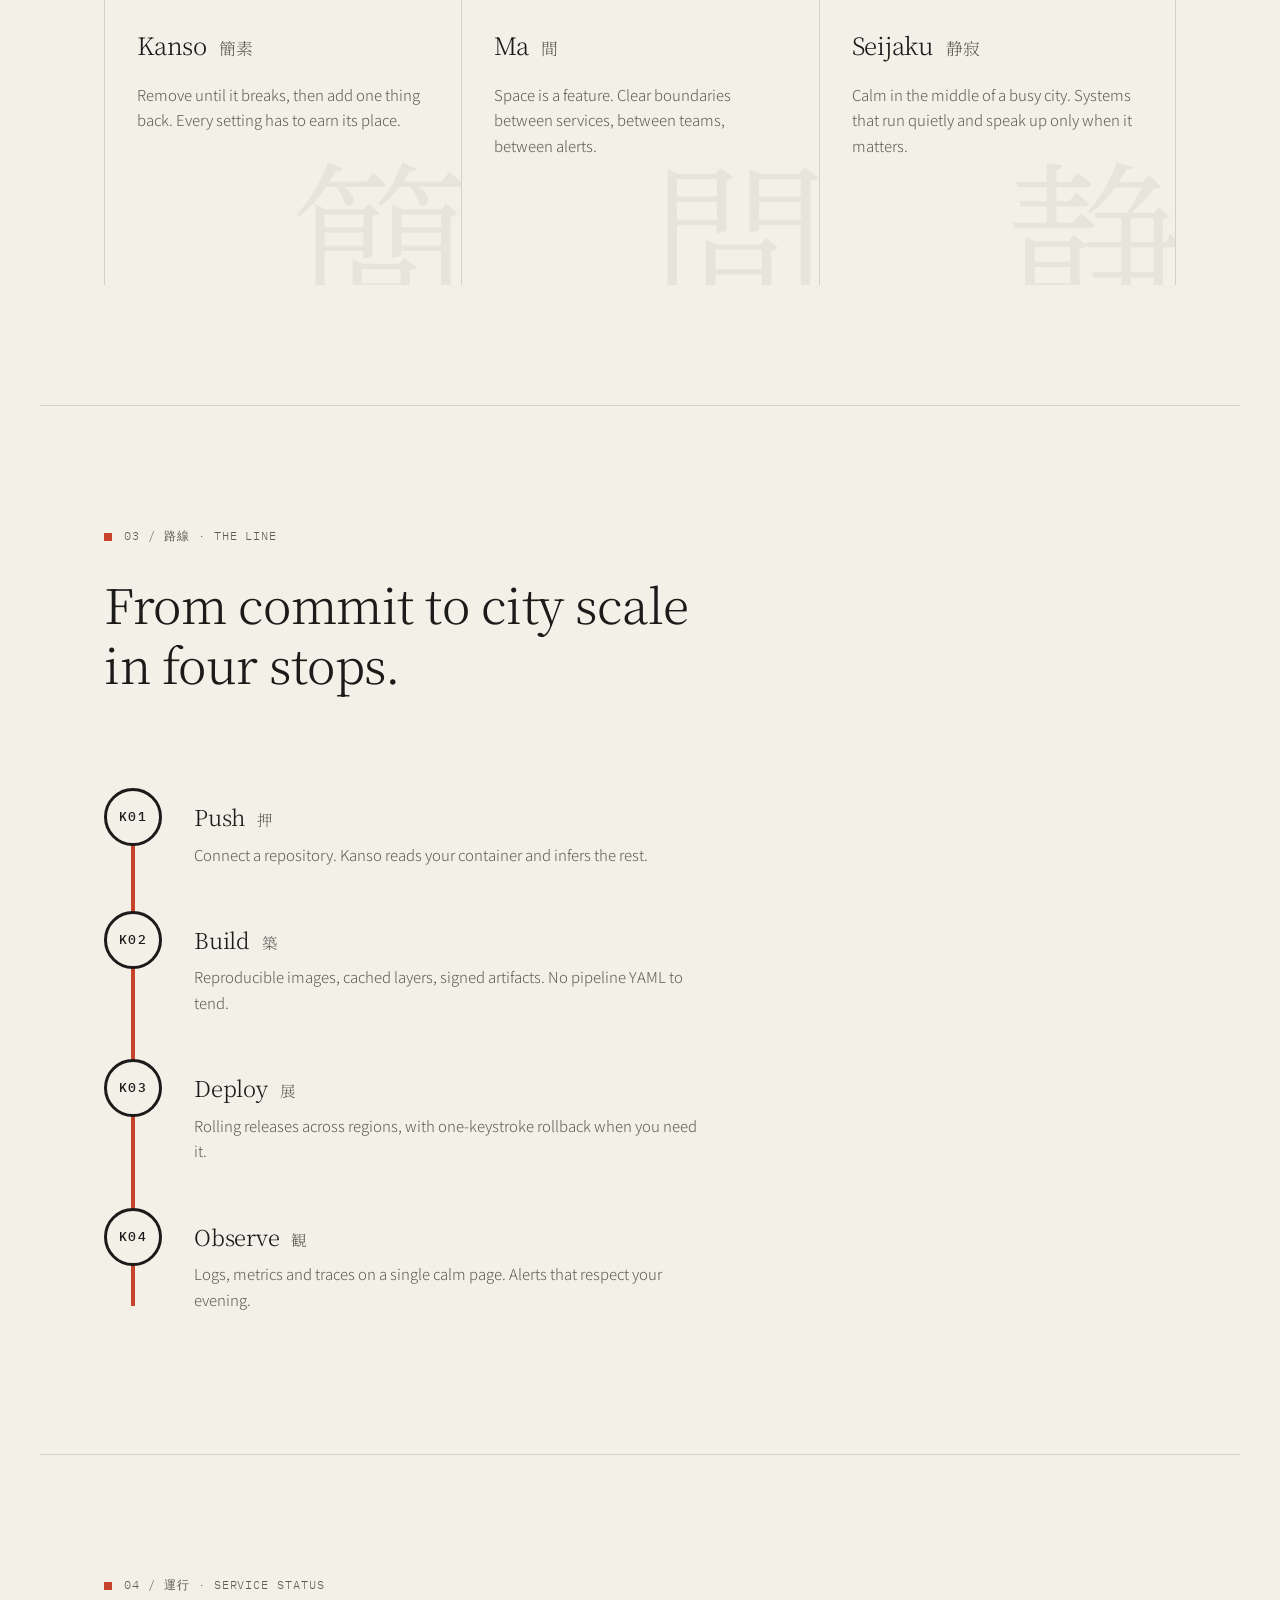
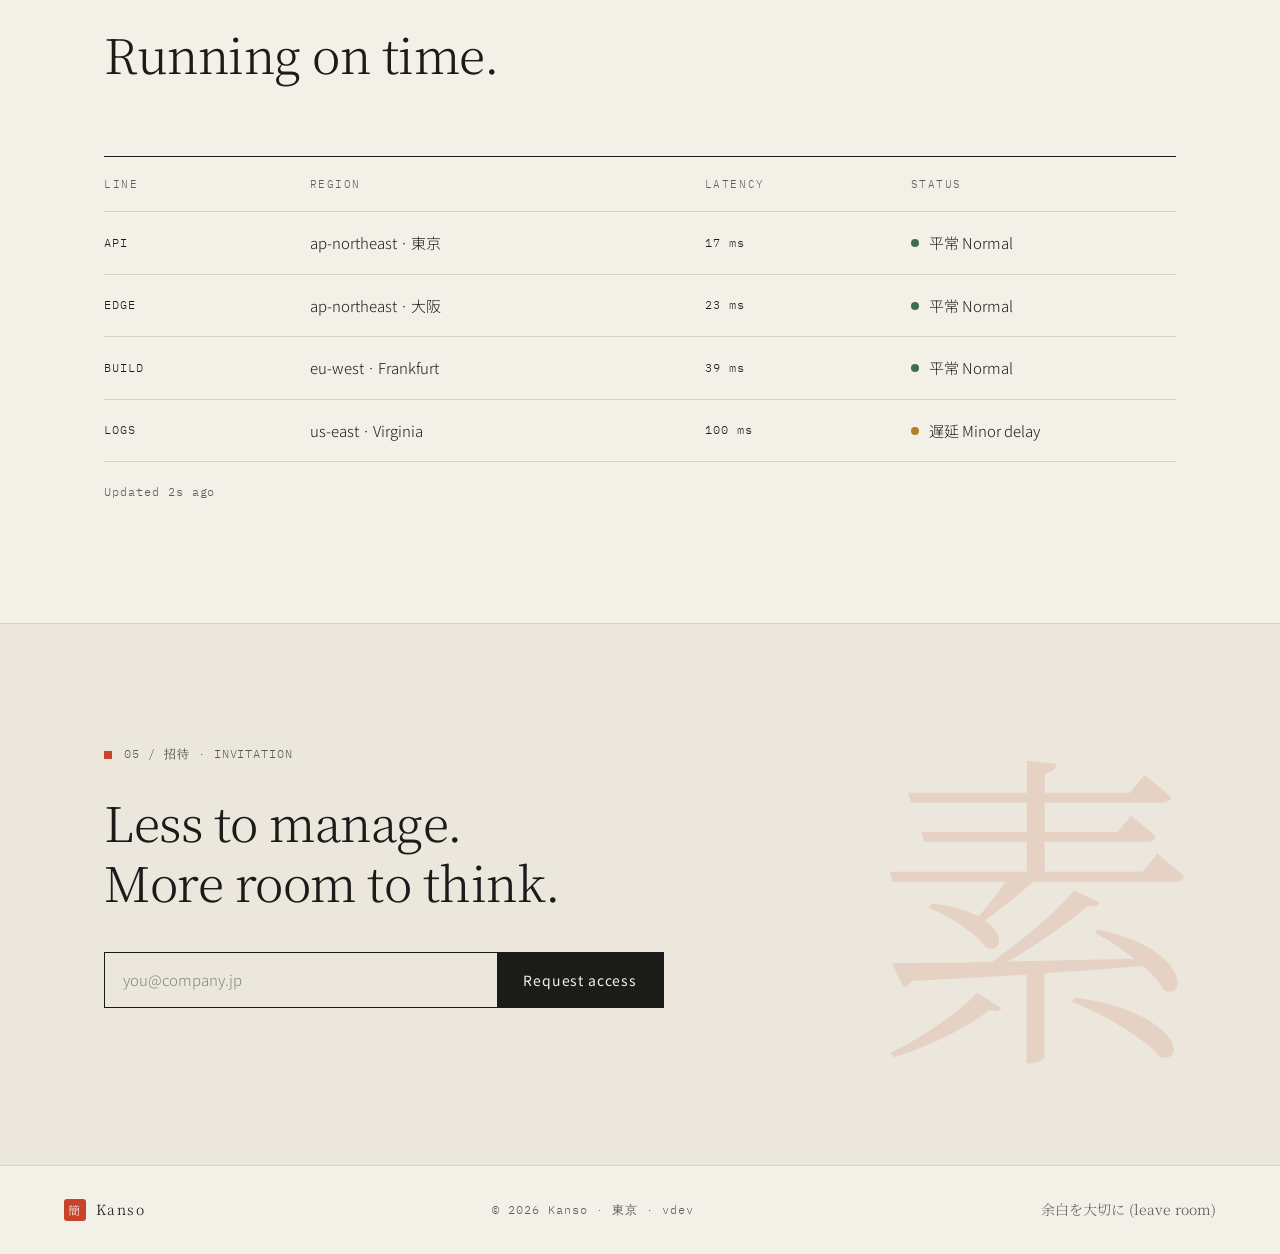
==== commit f30110f9: "Add a Release page next to Dashboard Shows the running version in large type and what is in this rel" ====
--- a/index.html
+++ b/index.html
@@ -22,6 +22,7 @@
         <li><a href="#platform">Platform</a></li>
         <li><a href="#status">Status</a></li>
         <li><a href="/dashboard">Dashboard</a></li>
+        <li><a href="/release">Release</a></li>
         <li><a href="#join" class="nav-cta">Request access</a></li>
       </ul>
     </nav>
--- a/styles.css
+++ b/styles.css
@@ -283,6 +283,15 @@
 .dashboard { padding-top: 56px; padding-bottom: 64px; border-top: 0; }
 .dashboard h1 { font-size: clamp(30px, 4vw, 44px); line-height: 1.15; }
 .dashboard .section-head { margin-bottom: 24px; }
+
+.release { padding-top: 56px; padding-bottom: 64px; border-top: 0; }
+.release h1 { font-size: clamp(30px, 4vw, 44px); line-height: 1.15; }
+.release .section-head { margin-bottom: 40px; }
+.release-version { font-size: clamp(36px, 7vw, 72px); color: var(--shu); line-height: 1; overflow-wrap: anywhere; }
+.release-note { max-width: 36em; margin-top: 20px; color: var(--ink-soft); font-size: 13px; }
+.release-title { margin-top: 64px; font-size: 22px; }
+.release-list { margin-top: 20px; border-top: 1px solid var(--line); }
+.release-list li { padding: 16px 0; border-bottom: 1px solid var(--line); }
 .cube-stage {
   display: grid; justify-content: center; align-items: center; gap: 8px;
   grid-template-areas: ". up ." "left scene right" ". down .";
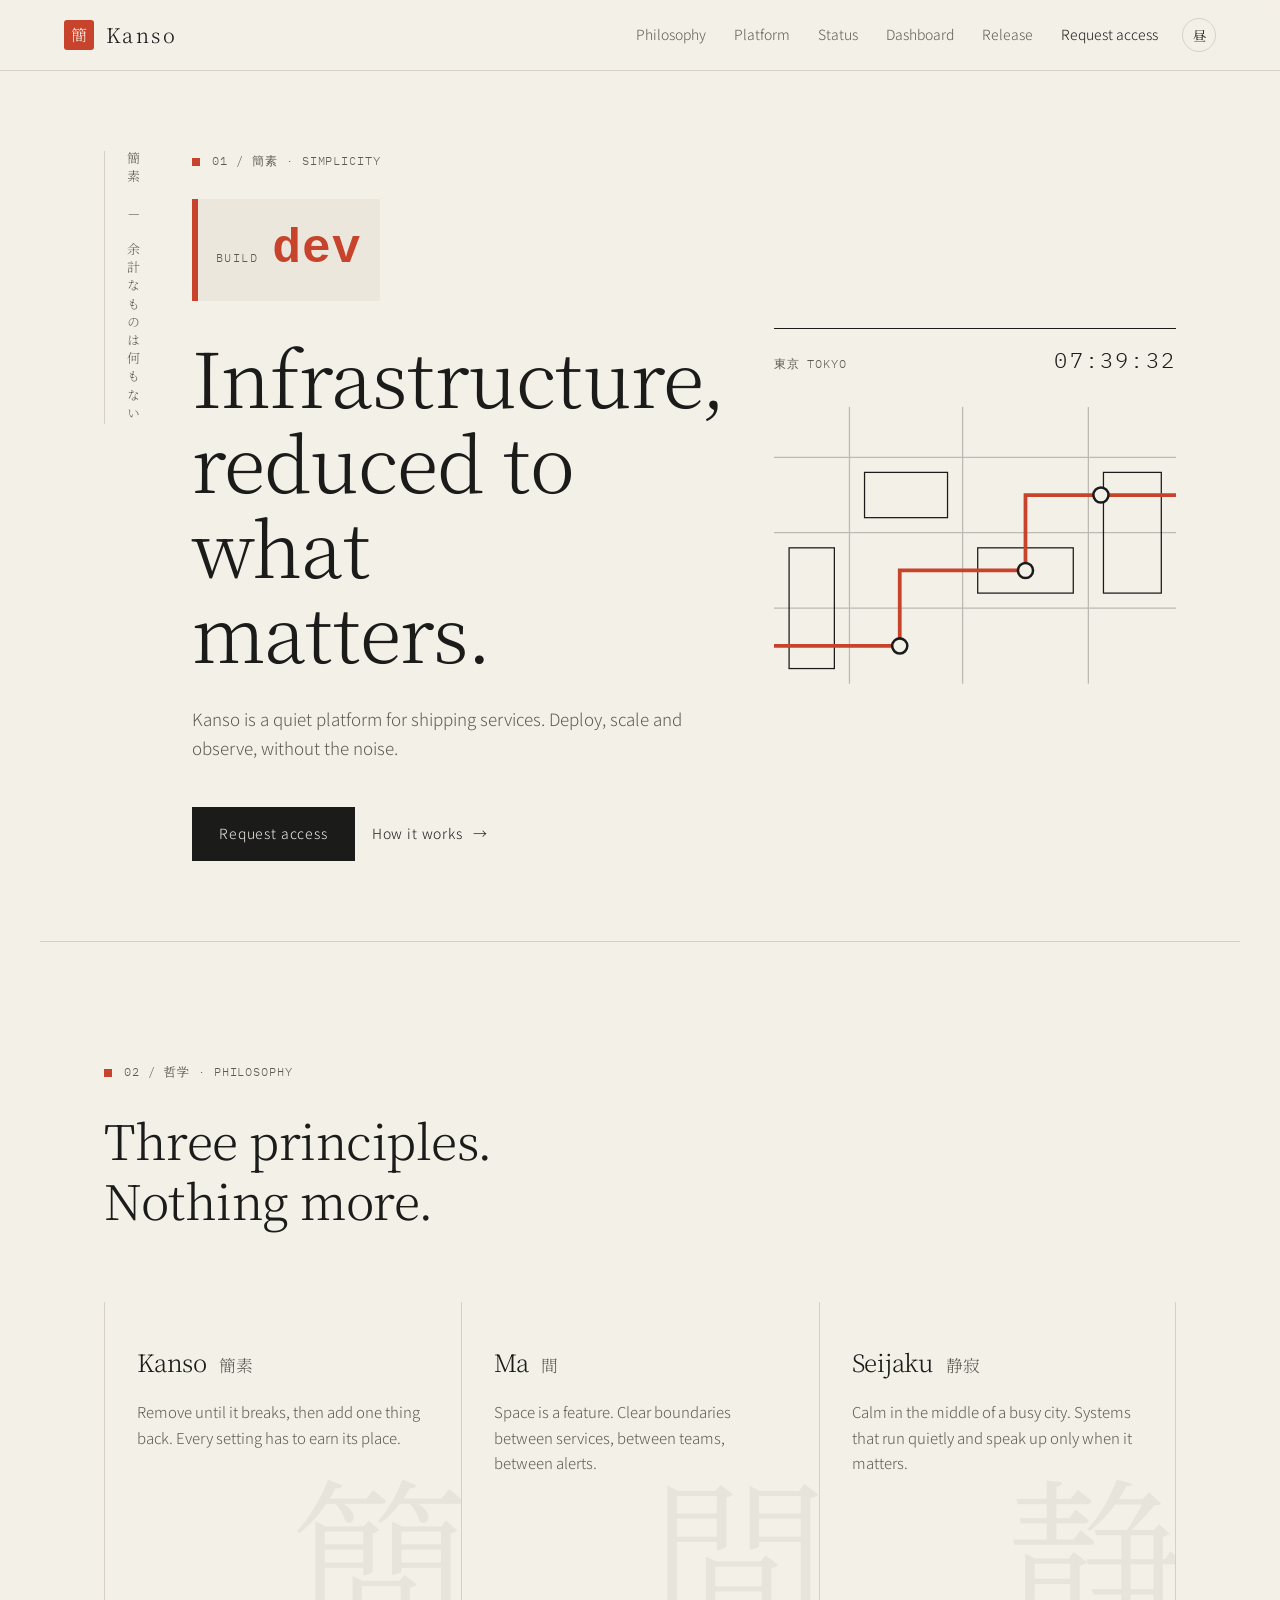
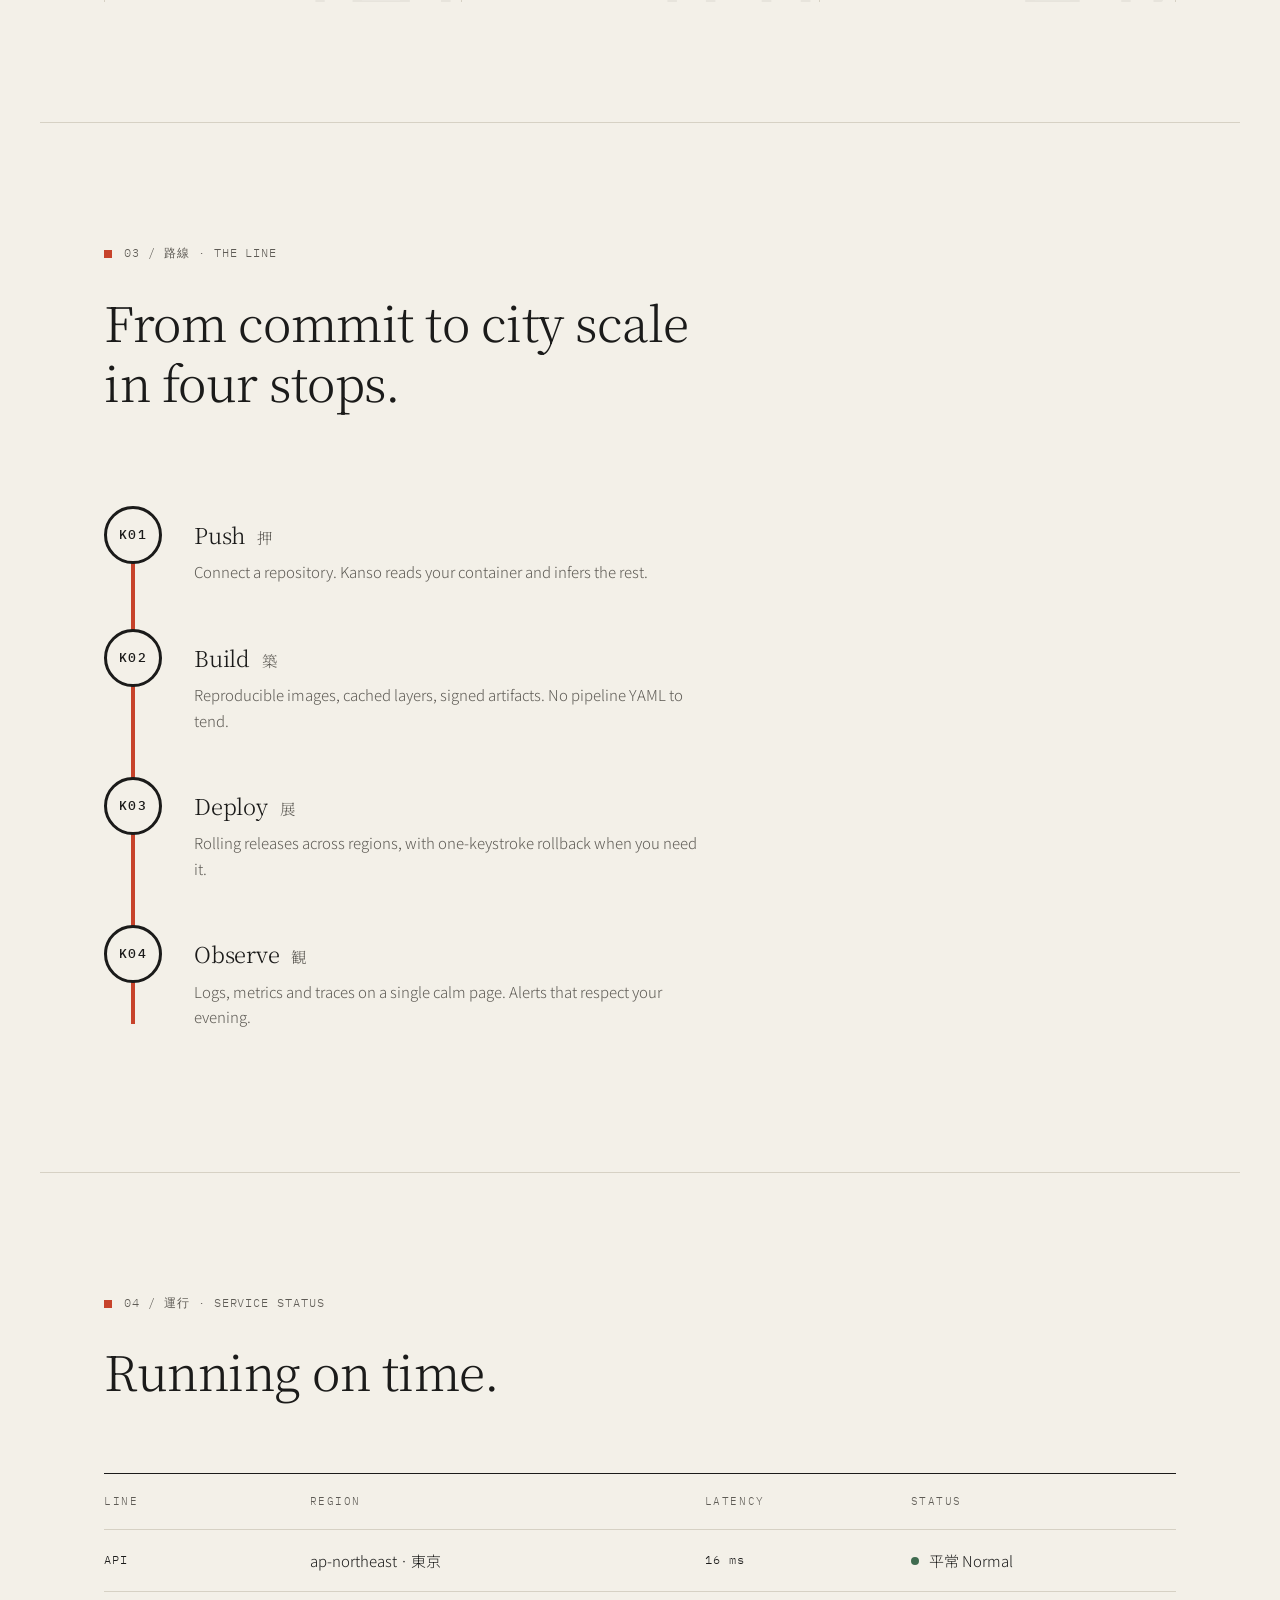
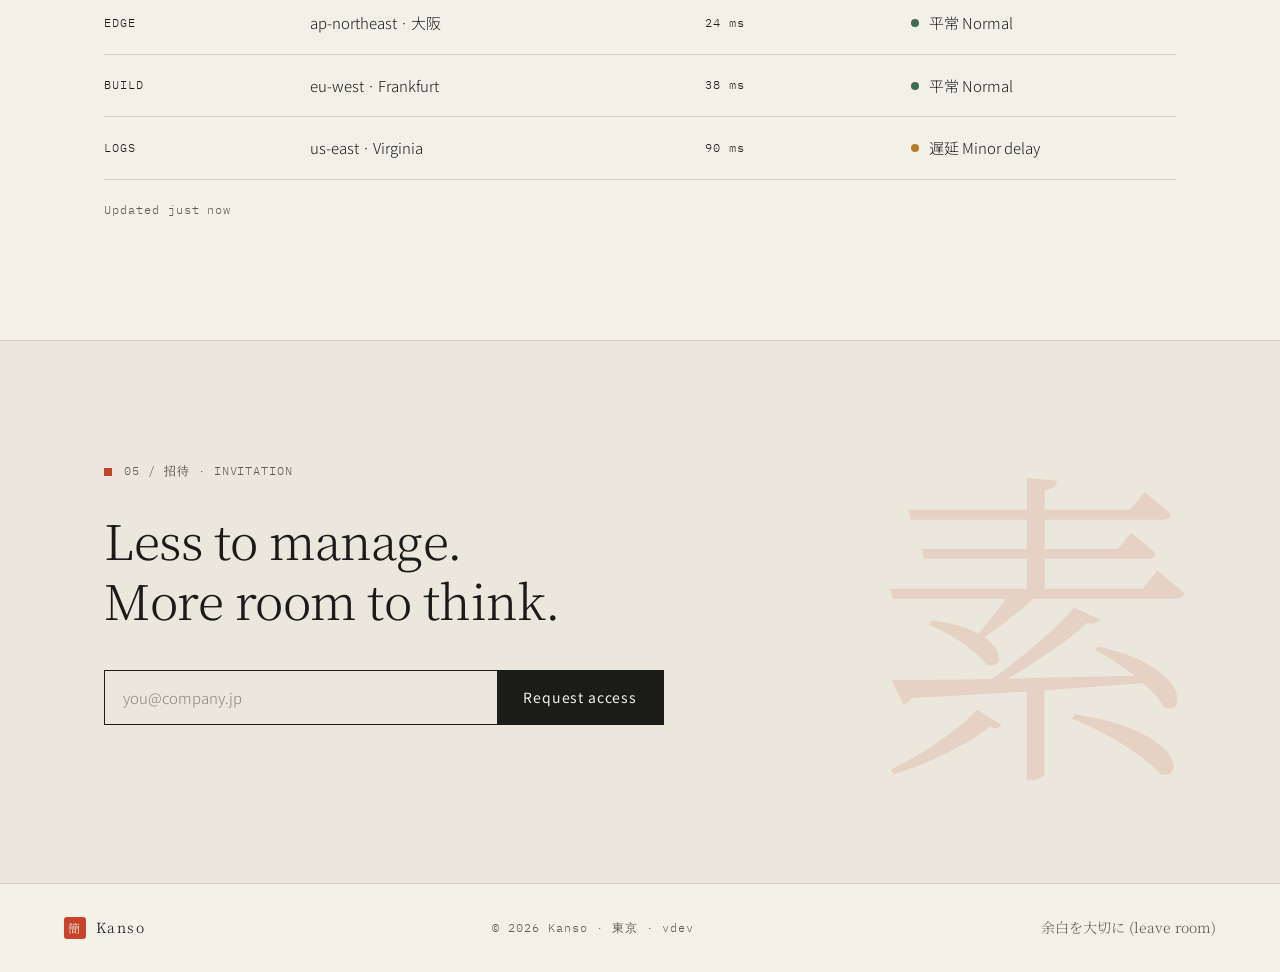
==== commit 3db80fc3: "Show the site version in large text at the top of the home page Replaces the static "New platform te" ====
--- a/index.html
+++ b/index.html
@@ -37,7 +37,8 @@
       <p class="vertical hero-vertical" aria-hidden="true">簡素 — 余計なものは何もない</p>
       <div class="hero-body">
         <p class="eyebrow mono">01 / 簡素 · simplicity</p>
-        <p class="test-banner">New platform test</p>
+        <!-- Big and loud on purpose: tells staging and prod apart at a glance -->
+        <p class="build-tag mono"><span class="build-label">build</span><span class="build-version" data-version>…</span></p>
         <h1>Infrastructure,<br>reduced to what<br>matters.</h1>
         <p class="lede">Kanso is a quiet platform for shipping services. Deploy, scale and observe, without the noise.</p>
         <div class="hero-actions">
--- a/styles.css
+++ b/styles.css
@@ -161,7 +161,11 @@
   background: var(--shu); margin-right: 12px; vertical-align: middle;
 }
 
-.test-banner { font-family: var(--serif); font-size: clamp(48px, 10vw, 128px); line-height: 1; color: var(--shu); margin-bottom: 32px; }
+/* Site version, large enough to spot staging vs prod */
+.build-tag { display: inline-flex; align-items: baseline; gap: 14px; margin-bottom: 32px; padding: 10px 18px;
+  border-left: 6px solid var(--shu); background: var(--paper-2); }
+.build-label { font-size: 12px; letter-spacing: 0.12em; text-transform: uppercase; color: var(--ink-soft); }
+.build-version { font-size: clamp(28px, 5vw, 48px); font-weight: 600; color: var(--shu); overflow-wrap: anywhere; }
 .hero h1 { font-size: clamp(40px, 6vw, 76px); line-height: 1.12; }
 .lede { max-width: 30em; margin-top: 32px; color: var(--ink-soft); }
 .hero-actions { display: flex; flex-wrap: wrap; gap: 16px; margin-top: 44px; }
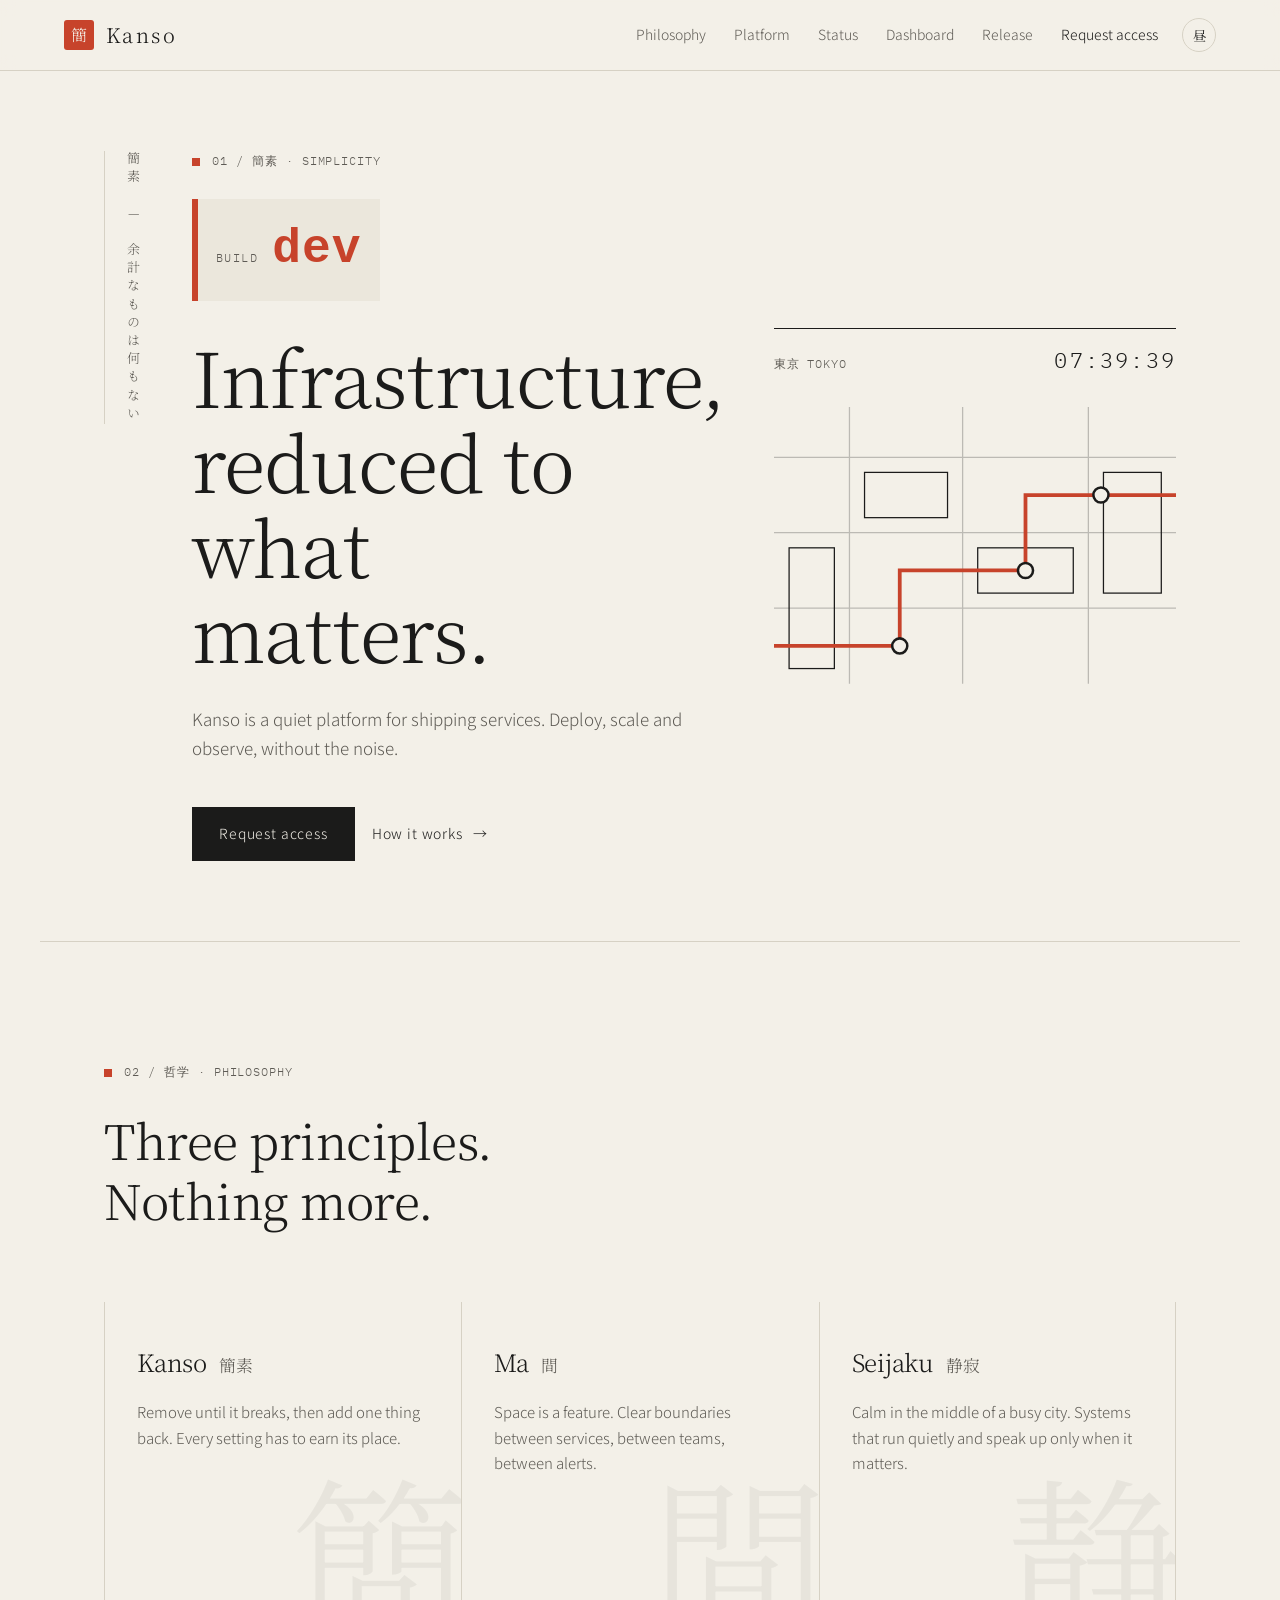
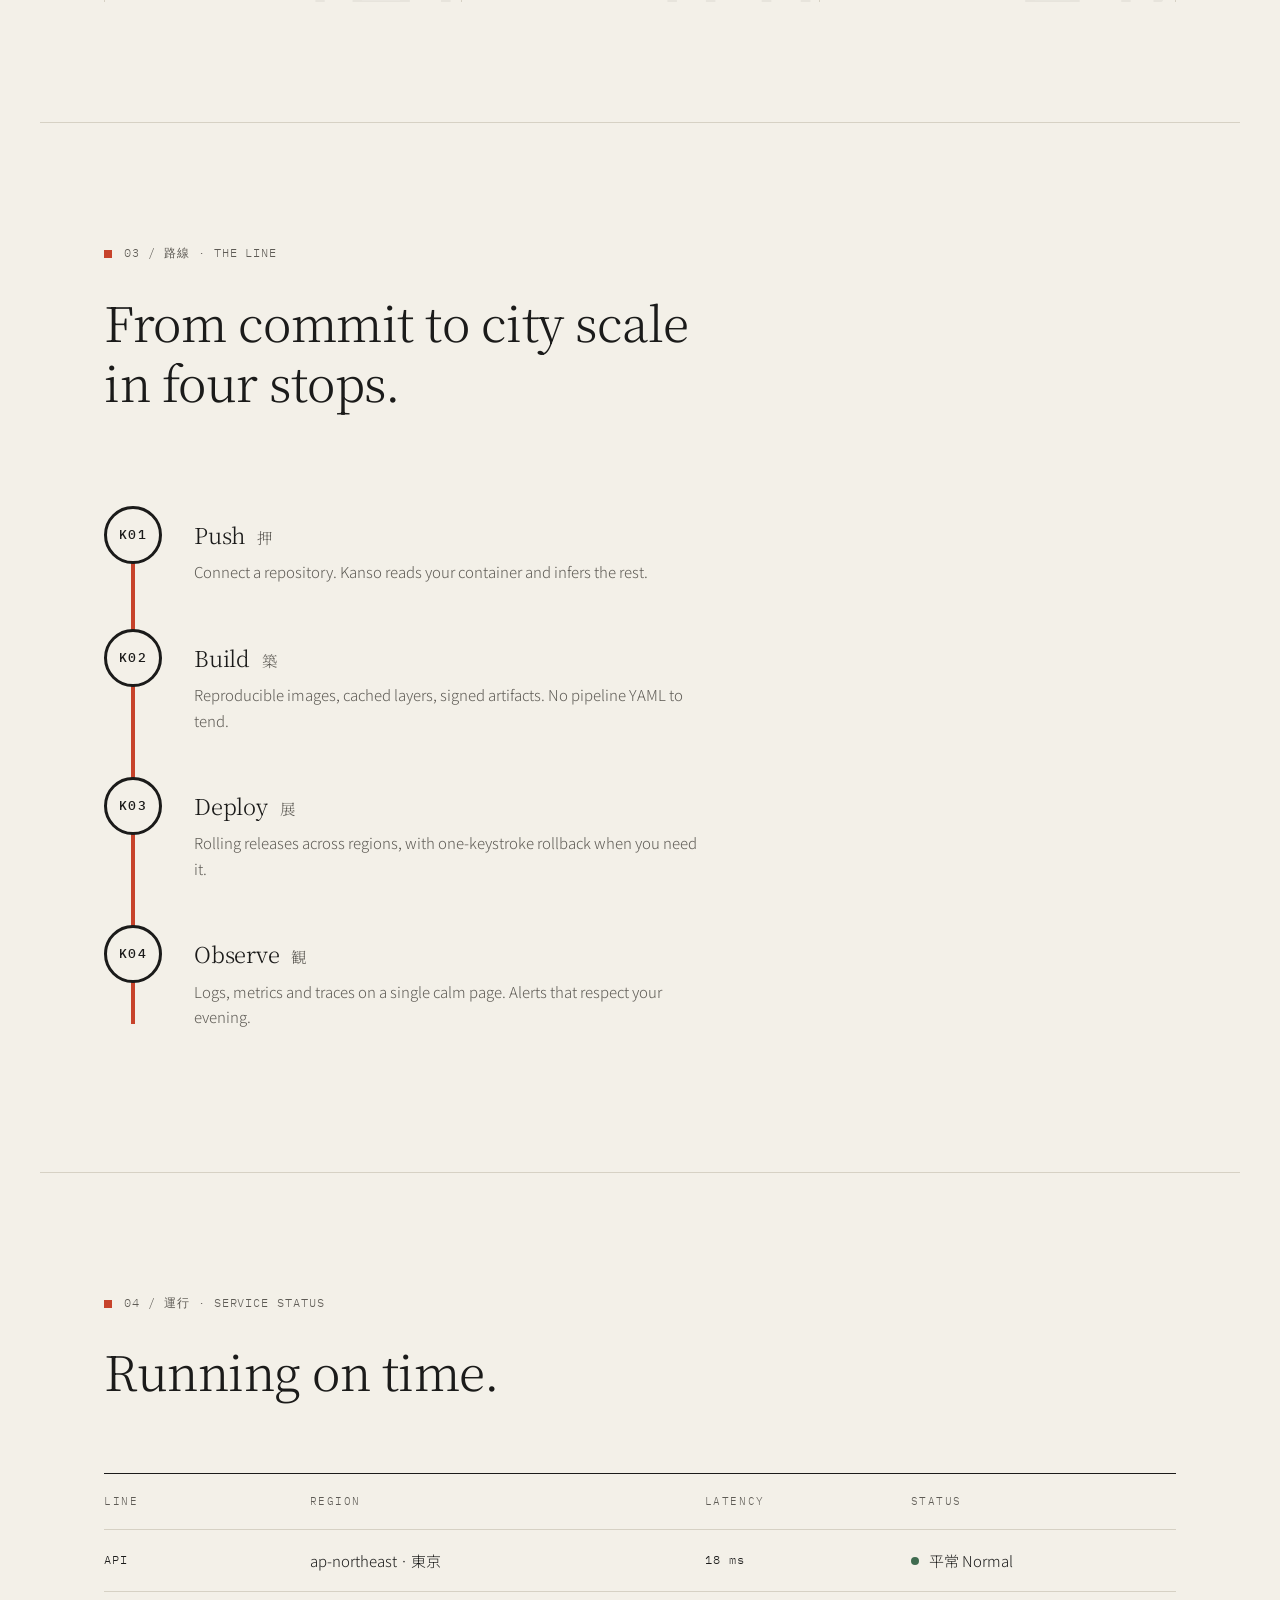
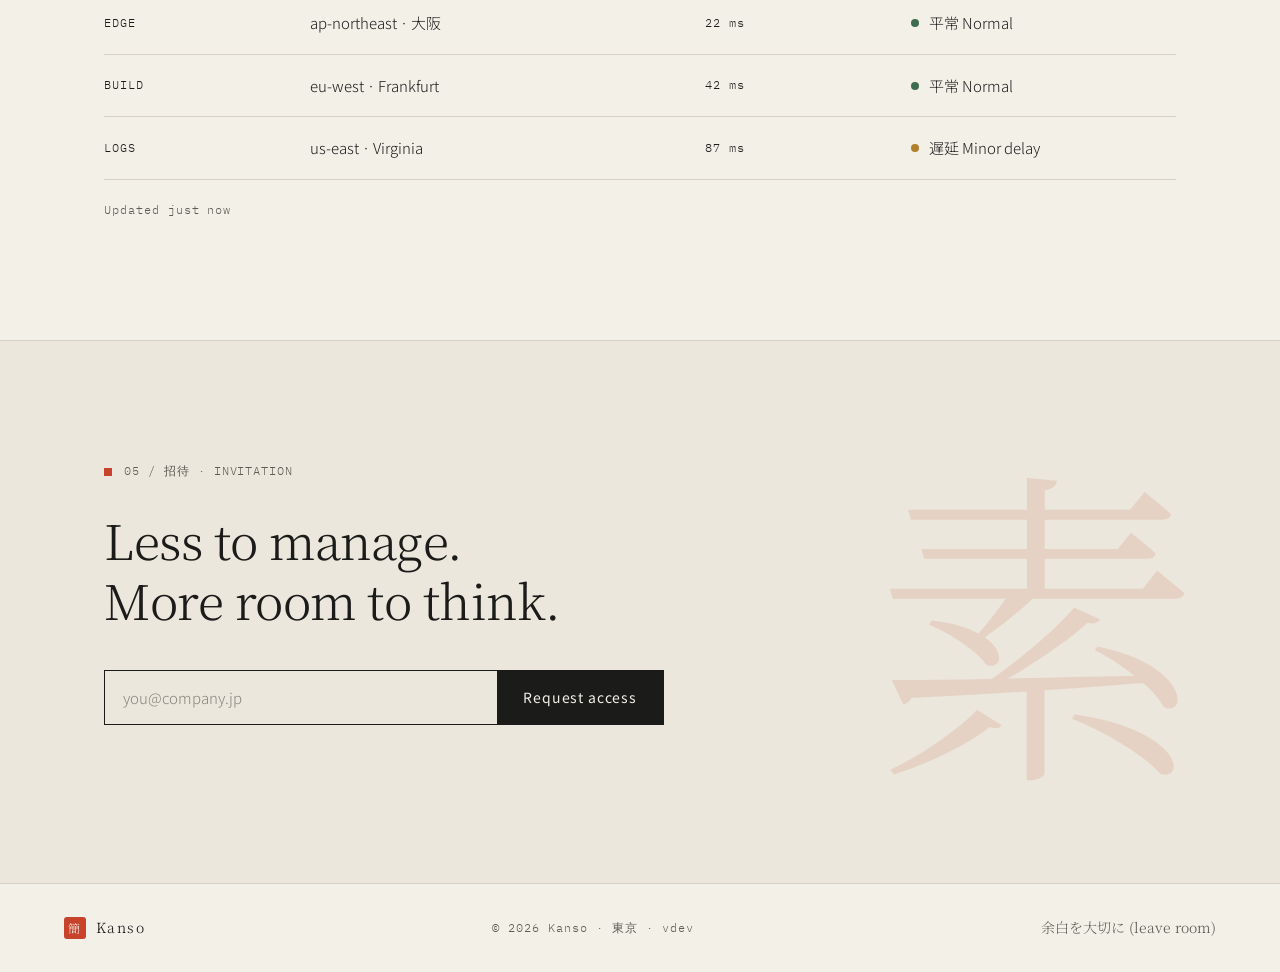
==== commit b207022e: "Add a deploy-check marker to force a new version This app deploys through GitLab (DEPLOY_SYSTEM=gitl" ====
--- a/index.html
+++ b/index.html
@@ -1,4 +1,5 @@
 <!doctype html>
+<!-- Deploy check after the PLATFORM_DEPLOY_TOKEN rotation, 2026-10-30. -->
 <html lang="en">
 <head>
   <meta charset="utf-8">
